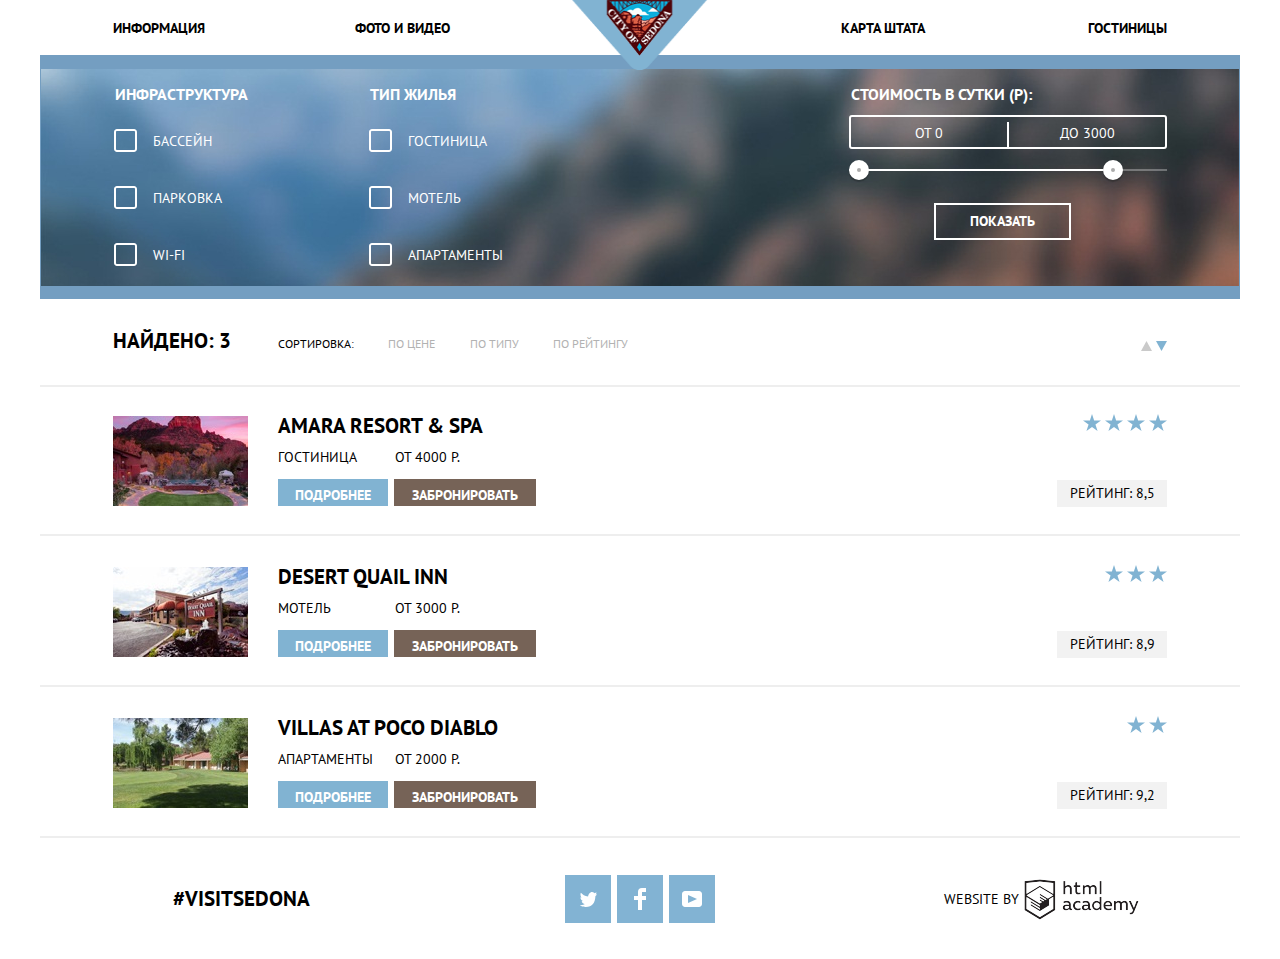
==== inner.html @ 781321a4 "Правки 5" ====
<!DOCTYPE html>
<html lang="ru">
  <head>
    <meta charset="utf-8">
    <title>HTML Academy: Седона</title>
    <link href="normalize.css" rel="stylesheet">
    <link href="https://fonts.googleapis.com/css?family=PT+Sans:400,700&amp;subset=cyrillic" rel="stylesheet">
    <link href="css/style.css" rel="stylesheet">
  </head>
  <body>
    <header class="main-header">
      <nav class="main-nav">
  		<a href="index.html"><img class="logo" src="img/logo.png" width="135" height="70" alt="Логотип Седоны"></a>
          <ul class="main-nav-list">
            <li><a href="#">Информация</a></li>  
            <li><a href="#">Фото и видео</a></li>
            <li><a href="#">Карта штата</a></li>
            <li><a href="inner.html">Гостиницы</a></li>
          </ul>
      </nav>  
    </header>
    <main>
     <h1 class="visually-hidden">Выбор отеля</h1>
      <section class="hotels-parameters">
        <form class="infrastructure" name="infrastructure" method="get" action="https:echo.htmlacademy.ru">
          <fieldset>
            <legend>ИНФРАСТРУКТУРА</legend>
            <input type="checkbox" name="pool" id="pool">
            <label for="pool">БАССЕЙН</label>  
            <input type="checkbox" name="parking" id="parking">
            <label for="parking">ПАРКОВКА</label>
            <input type="checkbox" name="wi-fi" id="wi-fi">
            <label for="wi-fi">WI-FI</label>
          </fieldset>
          <fieldset>
            <legend>ТИП ЖИЛЬЯ</legend>
            <input type="checkbox" name="hotel" id="hotel">
            <label for="hotel">ГОСТИНИЦА</label>
            <input type="checkbox" name="motel" id="motel">
            <label for="motel">МОТЕЛЬ</label>
            <input type="checkbox" name="apartments" id="apartments">
            <label for="apartments">АПАРТАМЕНТЫ</label>
          </fieldset>
          <fieldset>
            <legend>СТОИМОСТЬ В СУТКИ (Р):</legend>
            <div class="multirange-value">
                <label class="cost min-cost">ОТ 0<input type="text" name="min-price" value="0"></label>
                <label class="cost max-cost">ДО 3000<input type="text" name="max-price" value="3000"></label>
            </div>
            <div class="range-controls">
              <div class="scale">
              <div class="bar"></div>
            </div>
            <div class="range-toggle range-toggle-min"></div>
          <div class="range-toggle range-toggle-max"></div>
          </div>
            <button type="button" class="button button-transperent">Показать</button>
          </fieldset>
        </form>
        
      </section>
      <section class="hotels-sort">
        <b class="hotel-sort-title">НАЙДЕНО: 3</b>
        <ul class="hotels-sort-list">  
          <li class="sort">СОРТИРОВКА:</li>
          <li><a class="sort" href="#">ПО ЦЕНЕ</a></li>
          <li><a class="sort" href="#">ПО ТИПУ</a></li>
          <li><a class="sort" href="#">ПО РЕЙТИНГУ</a></li>
        </ul>
        <span class="arrows">
          <svg xmlns="http://www.w3.org/2000/svg" width="11" height="10" viewBox="0 0 11 10"><path fill="#cacaca" d="M5.5 0L0 10h11z"/></svg>
          <svg xmlns="http://www.w3.org/2000/svg" width="11" height="10" viewBox="0 0 11 10"><path fill="#81b3d2" d="M5.5 10L0 0h11"/></svg>
        </span>  
      </section>
      <section class="hotels-choice">
        <ul class="hotels-list">
          <li class="hotel">
            <img src="img/hotel1.jpg" width="135" height="90" alt="Отель Амара Резорт">
              <div class="hotel-info">
                <b class="hotel-title">AMARA RESORT & SPA</b>
                <div class="hotel-text-container">
                    <span class="hotel-text">ГОСТИНИЦА</span>
                    <span class="hotel-text">ОТ 4000 Р.</span>
                </div>
                <div class="hotels-buttons">
                  <a class="button button-blue" href="#">ПОДРОБНЕЕ</a>
                  <a class="button button-dark" href="#">ЗАБРОНИРОВАТЬ</a>
                </div>
              </div>  
              <div class="hotel-rating">
                <span class="hotel-rating-stars">
                <img src="img/star.svg" alt="Количество звезд">
                <img src="img/star.svg" alt="Количество звезд">
                <img src="img/star.svg" alt="Количество звезд">
                <img src="img/star.svg" alt="Количество звезд">
                </span>
                <span class="hotel-text hotel-rating-text">РЕЙТИНГ: 8,5</span>
              </div> 
          </li>
          <li class="hotel">
            <img src="img/hotel2.jpg" width="135" height="90" alt="Отель Куайл Инн">
              <div class="hotel-info">
                <b class="hotel-title">DESERT QUAIL INN</b>
                <div class="hotel-text-container">
                    <span class="hotel-text">МОТЕЛЬ</span>
                    <span class="hotel-text">ОТ 3000 Р.</span>
                  </div>
                <div class="hotels-buttons">
                  <a class="button button-blue" href="#">ПОДРОБНЕЕ</a>
                  <a class="button button-dark" href="#">ЗАБРОНИРОВАТЬ</a>
                </div>
              </div>
              <div class="hotel-rating">
              <span class="hotel-rating-stars">
                <img src="img/star.svg" alt="Количество звезд">
                <img src="img/star.svg" alt="Количество звезд">
                <img src="img/star.svg" alt="Количество звезд"> 
                </span> 
                <span class="hotel-text hotel-rating-text">РЕЙТИНГ: 8,9</span>
              </div>  
          </li>
          <li class="hotel">
            <img src="img/hotel3.jpg" width="135" height="90" alt="Отель Виллас Поко Дьябло">
              <div class="hotel-info">
                <b class="hotel-title">VILLAS AT POCO DIABLO</b>
                <div class="hotel-text-container">
                    <span class="hotel-text">АПАРТАМЕНТЫ</span>
                    <span class="hotel-text">ОТ 2000 Р.</span>
                </div>
                <div class="hotels-buttons">
                  <a class="button button-blue" href="#">ПОДРОБНЕЕ</a>
                  <a class="button button-dark" href="#">ЗАБРОНИРОВАТЬ</a>
                </div>
              </div>
              <div class="hotel-rating">
              <span class="hotel-rating-stars">
                <img src="img/star.svg" alt="Количество звезд">
                <img src="img/star.svg" alt="Количество звезд">
                </span>
                <span class="hotel-text hotel-rating-text">РЕЙТИНГ: 9,2</span>
              </div>
          </li>
        </ul>      
      </section>
    </main>
    <footer class="main-footer">
      <a class="footer-hashtag" href="#">#VISITSEDONA</a>
  			<ul class="social-list">
  				<li>
					<a class="twitter" href="#">
						<img src="img/twitter.svg" alt="Twitter">
					</a>
				</li>
  				<li>
					<a class="facebook" href="#">
						<img src="img/facebook.svg" alt="Facebook">
					</a>
				</li>
  				<li>
					<a class="youtube" href="#">
						<img src="img/youtube.svg" alt="YouTube" width="20" height="16">
					</a>
				</li>
  			</ul>
        <a class="logo-htmlacademy" href="https://htmlacademy.ru/intensive/htmlcss">WEBSITE BY</a>
    </footer>
   </body>
</html>
---- css/style.css ----
body{
    margin:0 auto;
	padding:0;
	font-family: "PT Sans", "Arial", sans-serif;
	font-size: 14px;
	line-height: 21px;
	font-weight: 400;
	color: #000000;
	text-transform: uppercase;
	background-color: #ffffff;
    width:1200px;
}

a{
	text-decoration: none;
}

.main-nav-list{
	display: flex;
	align-items: center;
	height: 55px;
    margin: 0;
    padding: 0 73px;
}

.main-nav-list li{
	list-style-type: none;
	width: 242px;
    
}

.main-nav-list li:nth-of-type(1),
.main-nav-list li:nth-of-type(2){
	text-align: left;
}

.main-nav-list li:nth-of-type(3),
.main-nav-list li:nth-of-type(4){
	text-align: right;
}

.main-nav-list li:nth-of-type(3){
    margin-left: auto;
}

.main-nav-list a{
	font-family: "PT Sans", "Arial", sans-serif;
	font-size: 14px;
	line-height: 26px;
	font-weight: 700;
	color: #000000;
	text-transform: uppercase;
}
.main-nav-list a:hover{
	color: #81b3d2;
}
.main-nav-list a:focus{
	color: #b2b2b2;
}
.main-nav-list a:active{
	color: #766357;
}

.hero-section {
	background-image: url("../img/background.jpg");
	background-repeat: no-repeat;
	background-position: 50% 50%;
	background-color: #d5e6f0;
	height: 510px;
	text-align: center;
	line-height: 0;
}

.hero-section::after {
    display: block;
    content: "";
    height: 57px;
	background-image: url("../img/shape 1.png");
	background-repeat: no-repeat;
	background-position: 50% 50%;
	margin-top: -57px;
}

.visually-hidden {
	margin:0;
	line-height:0;
	visibility:hidden;
}

.reason-main-title{
	font-family: "PT Sans", "Arial", sans-serif;
	font-size: 21px;
	line-height: 26px;
	font-weight: 700;
	color: #000000;
	text-transform: uppercase;
    text-align: center;
    width: 550px;
}

.reason-main-text{
	font-family: "PT Sans", "Arial", sans-serif;
	font-size: 14px;
	line-height: 26px;
	font-weight: 400;
	color: #000000;
	text-transform: uppercase;
}

.reason-title{
    display: block;
    box-sizing: border-box;
	font-family: "PT Sans", "Arial", sans-serif;
	font-size: 21px;
	line-height: 21px;
	font-weight: 700;
	color: #000000;
	text-transform: uppercase;
    width: 400px;
    padding: 0 95px;

}

.reason-text{
	font-family: "PT Sans", "Arial", sans-serif;
	font-size: 14px;
	line-height: 21px;
	font-weight: 400;
	color: #000000;
	text-transform: uppercase;
}

.reason-title-white,
.reason-text-white{
	color: #ffffff;

}

.reason-title-grey{
    padding: 0 120px;
}

.reason-title-icon1::before{
	display: block;
	content: "";
	background-image: url("../img/icon-1.svg");
	background-repeat: no-repeat;
	background-position: 50% 50%;
	height: 76px;
	margin-bottom: 28px;
}

.reason-title-icon2::before{
	display: block;
	content: "";
	background-image: url("../img/icon-2.svg");
	background-repeat: no-repeat;
	background-position: 50% 50%;
	height: 76px;
	margin-bottom: 28px;
}	

.reason-title-icon3::before{
	display: block;
	content: "";
	background-image: url("../img/icon-3.svg");
	background-repeat: no-repeat;
	background-position: 50% 50%;
	height: 76px;
	margin-bottom: 28px;
}

.reason-footer-title{
	font-family: "PT Sans", "Arial", sans-serif;
	font-size: 30px;
	line-height: 36px;
	font-weight: 700;
	color: #000000;
	text-transform: uppercase;
}

.reason-footer-text{
	font-family: "PT Sans", "Arial", sans-serif;
	font-size: 14px;
	line-height: 24px;
	font-weight: 400;
	color: #000000;
	text-transform: uppercase;
}

.button{
	display: block;
	font-family: "PT Sans", "Arial", sans-serif;
	font-size: 14px;
	line-height: 21px;
	font-weight: 700;
	text-transform: uppercase;
	color: #ffffff;
	background-color: #81b3d2;
	border: none;
    border-radius: 0;
	text-align: center;
	vertical-align: middle;
	width: 110px;
	height: 21px;
	padding-top: 6px;
}

.button:hover{
	background-color: #669ec0;
}
.button:focus{
	color: #88b6d1;
	background-color: #5496bd;
}

.button-blue{
    box-sizing: border-box;
	height: 27px;
}

.button-dark{
    box-sizing: border-box;
	background-color: #766357;
	width: 142px;
	height: 27px;
}

.button-dark:hover{
	background-color: #604e43;
}
.button-dark:focus{
	background-color: #503e33;
}

.search-form-row{
	font-family: "PT Sans", "Arial", sans-serif;
	font-size: 14px;
	line-height: 26px;
	font-weight: 700;
	color: #000000;
	text-transform: uppercase;
}

.search-form-row input{
	background-color: #f2f2f2;
}

.search-form-row input:hover{
	background-color: #ebebeb;
}
.search-form-row input:focus{
	background-color: #ffffff;
	border-color: #e5e5e5;
}

.calendar-button{
	position: absolute;
	width: 23px;
	height: 24px;
	top: 25%;
	left: 93%;

	background-image: url("../img/calendar-grey.svg");
	background-repeat: no-repeat;
	background-position: 50% 50%;
	background-color: transparent;

	border: none;
}

.search-form {
	position: relative;
    width: 570px;
    height: 480px;
    margin: 0 auto -393px;
    background: #fff;
    
}
.search-form .button-dark {
	line-height: 88px;
	width: 100%;
	height: 88px;
}

.hotels-search-action {
    padding: 56px;
}

.search-form-row {
	position: relative;
    margin-bottom: 30px;
	line-height: 38px;
	font-size: 0;
}
.search-form-row label {
    font-size: 14px;
	width: 112px;
	display: inline-block;
    vertical-align: middle;
}
.search-form-row label.children-count {
	width: 65px;
	padding-left: 53px;
}
.entry-date,
.departure-date {
    height: 38px;
    width: 346px;
    border: 0;
    padding: 0;
    display: inline-block;
    vertical-align: middle;
    font-size: 14px;
	padding: 0 9px;
	box-sizing: border-box;
}
.button-sign {
    display: inline-block;
    width: 114px;
    vertical-align: middle;
	background: #f2f2f2;
}
.hotels-search-action .button-search{
	width: 458px;
	height: 48px;
	margin-top: 24px;
	cursor: pointer;
	line-height: 26px;
	font-weight: 700;
}
.button-sign button {
    width: 38px;
    display: inline-block;
    vertical-align: middle;
    height: 38px;
    border: 0;
    font-size: 22px;
    line-height: 38px;
}
.button-sign input {
	width: 38px;
	font-size: 14px;
	border: 0;
	display: inline-block;
	vertical-align: middle;
	padding: 0;
	height: 38px;
	text-align: center;
}
.button-sign input:focus,
.search-form .search-form-row .entry-date:focus,
.search-form .search-form-row .departure-date:focus {
    background: inherit;
}
/*.button{
	display: block;
	font-family: "PT Sans", "Arial", sans-serif;
	font-size: 14px;
	line-height: 21px;
	font-weight: 700;
	text-transform: uppercase;
	color: #ffffff;
	background-color: #81b3d2;
	border: none;
	text-align: center;
	vertical-align: middle;
	width: 110px;
	height: 21px;
	padding-top: 6px;
}

.button:hover{
	background-color: #669ec0;
}
.button:focus{
	color: #88b6d1;
	background-color: #5496bd;
}

.button-dark{
	background-color: #766357;
	width: 142px;
	height: 27px;
}

.button-dark:hover{
	background-color: #604e43;
}
.button-dark:focus{
	background-color: #503e33;
}*/

.button-decrease,
.button-increase{
	color: #a9a9a9;
}

.button-decrease:hover{
	color: #000000;
}
.button-decrease:focus{
	color: #81b3d2;
}

.button-transperent{
	box-sizing: border-box;
	min-width: 137px;
	min-height: 37px;
	line-height: 31px;
	background: transparent;
	border: 2px solid #ffffff;
	padding: 0;
	margin-left: 85px;
}


.button-transperent:hover{
	color: #000000;

	background-color: #ffffff;
}

.hotels-parameters{
 font-family: "PT Sans", "Arial", sans-serif;
 font-size: 14px;
 line-height: 21px;
 font-weight: 400;
 color: #ffffff;
 text-transform: uppercase;

 background-color: #749ec1;
 background-image: url("../img/background2.jpg");
 background-repeat: no-repeat;
 background-position: 50% 50%;

 display: flex;
 flex-direction: row;
 justify-content: flex-start;
 align-items: center;
 margin-bottom: 17px;

 padding-left: 73px;
 padding-top: 29px;
 padding-bottom: 13px;
 padding-right: 73px;
}

.infrastructure{
 display: flex;
 width: 100%;
}

.infrastructure fieldset{
 display: flex;
 flex-direction: column;
 justify-content: flex-start;
 width: 240px;
 margin: 0;
 padding: 0;
 margin-right: 15px;
 border: none;
}

.infrastructure fieldset:last-child{
 margin-left: auto;
 margin-right: 0;
 width: 318px;
}

.infrastructure input[type="checkbox"]{
 display: none;
}

.infrastructure legend{
    font-size: 16px;
    font-weight: 700;
 margin-bottom: 10px;
}

.infrastructure label{
 position: relative;
 height: 25px;
 line-height: 27px;
 cursor: pointer;
 margin-bottom: 19px;
    margin-top: 13px;
 padding-left: 40px;

}

.infrastructure label:first-child {
 margin-top: 0;
}

.infrastructure label::before{
	content: "";
	position: absolute;
	top: 0px;
	left: 0px;
	width: 25px;
	height: 25px;
	background-image: url("../img/checkbox-off.svg");
	background-repeat: no-repeat;
	background-position: 50% 50%;
	
}

.infrastructure input[type="checkbox"]:checked + label::before{
	content: "";
	position: absolute;
	background-image: url("../img/checkbox-on.svg");
}

.multirange-value{
	display: flex;
	border: 2px solid #fff;
	border-radius: 3px;
	padding: 5px 0;
	margin-bottom: 20px;
    height: 20px;
}

.multirange-value label.cost{
	display: block;
	line-height: 22px;
	text-align: center;
	border-color: #ffffff;
	margin: 0;
	padding: 0;

	flex-grow: 1;
	flex-basis: 10px;
}

.cost:first-child{
	border-right: 2px solid #fff;
}

.cost::before{
	display: none;
}

.cost input{
	display: none;
}

.range-controls {
  position: relative;

  margin-bottom: 32px;
}

.range-controls .scale {
  height: 2px;

  background: rgba(255, 255, 255, 0.3);
}

.range-controls .bar {
  width: 80%;
  height: 2px;

  background: #ffffff;
}

.range-toggle {
  position: absolute;
  top: -9px;

  width: 4px;
  height: 4px;

  background: #ababab;
  border: 8px solid #ffffff;
  border-radius: 50%;
  box-shadow: 0 2px 1px 0 rgba(0, 1, 1, 0.2);
  cursor: pointer;
}

.range-toggle:hover {
  background: #1c4f80;
}

.range-toggle-min {
  left: 0;
}

.range-toggle-max {
  left: 80%;
}

.hotels-sort{
	display: flex;
	flex-direction: row;
	justify-content: flex-start;
	align-items: center;
	padding: 0 73px;
    margin-bottom: 20px;
}

.hotel-sort-title{
	font-family: "PT Sans", "Arial", sans-serif;
	font-size: 21px;
	line-height: 49px;
	font-weight: 700;
	color: #000000;
	text-transform: uppercase;

	display: block;
	margin: 0;
    min-width: 135px;
}

.hotels-sort-list{
	display: flex;
	justify-content: space-between;
    align-items: flex-start;
	
	width: 350px;
    height: 15px;
	margin: 0;
    padding-left: 0;
    margin-left: 30px;
}

.hotels-sort li{
	list-style-type: none;
}

.sort{
    font-size: 12px;
    line-height: 21px;
    font-weight: 400;
    color: #000;
}

.hotels-sort a{
	font-family: "PT Sans", "Arial", sans-serif;
	font-size: 12px;
	line-height: 18px;
	font-weight: 400;
	color: #b2b2b2;
	text-transform: uppercase;
}

.hotels-sort a:hover{
	color: #81b3d2;
}

.hotels-sort a:focus{
	color: #000000;
}

.hotels-sort a:active{
	color: #81b3d2;
}

.hotels-choice li{
	list-style-type: none;
}
.hotel-title{
	font-family: "PT Sans", "Arial", sans-serif;
	font-size: 21px;
	line-height: 20px;
	font-weight: 700;
	color: #000000;
	text-transform: uppercase;

	display: block;
	min-width: 230px;
	margin: 0;
}

.hotel-title:hover{
	color: #81b3d2;
}

.hotel-title:focus{
	color: #b2b2b2;
}

.hotel-text{
	font-family: "PT Sans", "Arial", sans-serif;
	font-size: 14px;
	line-height: 21px;
	font-weight: 400;
	color: #000000;
	text-transform: uppercase;

	display: inline-block;
	width: 113px;

}

.hotel-rating-text{
	background-color: #f2f2f2;
	text-align: center;
    height: 27px;
    width: 110px;
    line-height: 27px;
}

.hotels-buttons{
	display: flex;
	justify-content: space-between;
	width: 258px;
}

.arrows{
	display: block;
	margin-left: auto;
	height: 10px;
}

svg path:hover{
    fill: #231F20;
}

svg path:active{
    fill: #81b3d2;
}

.reason-inner{
	text-align: center;
	width: 400px;
	height: 200px;
	padding-top: 55px;
}
.reason-inner-white{
	background-color: #81b3d2;
}
.reason-inner-grey{
	background-color: #eeeeee;
}

.main-footer li{
	list-style-type: none;
} 

.social-list{
    margin: 0;
    padding: 0;
    padding-left: 20px;
}

.social-list a{
	display:block;
	width: 46px;
	height: 48px;
	text-align: center;
	line-height: 48px;
	font-size: 0;
	margin-left: 6px;

	background-color: #82b3d3;
}

.social-list a img {
	vertical-align: middle;
}
.social-list a:hover{
	background-color: #669ec0;
}
.social-list a:active{
	background-color: #5496bd;
}
.social-list a:active img {
	opacity: 0.8;
}

.logo-htmlacademy{
	display: block;
	font-family: "PT Sans", "Arial", sans-serif;
	font-size: 14px;
	line-height: 41px;
	font-weight: 400;
	color: #000000;
	text-transform: uppercase;
	height: 41px;

	background-image: url("../img/logo-htmlacademy.png");
	background-position: 100% 0;
	background-repeat: no-repeat;
	padding-right: 120px;
	width: 75px;
    margin-right: 28px;
}
.logo-htmlacademy:hover{
	background-position: 100% -41px;
}
.logo-htmlacademy:focus{
	background-position: 100% 100%;
}

.reason-main{
	display: flex;
    flex-direction: column;
    align-items: center;

}
.hero-section{
	margin-bottom: 30px;
}
.reasons-list-row{
	display: flex;
}

.main-footer{
	display: flex;
	justify-content: space-between;
	align-items: center;
    min-height: 120px;
    margin-top: 1px;
    padding: 0 73px;
}
.hotels-search-text{
	display: flex;
	flex-direction: column;
	align-items: center;
}
.reason{
	display: flex;
}
.social-list{
	display: flex;
	justify-content: space-around;
}
.main-header{
	position: relative;
	height: 55px;
	box-sizing: border-box;
	width: 1200px;
}
.logo{
	position: absolute;
	left: 50%; top: 0;
	transform: translateX(-50%);
}

.hotels-list{
	display: flex;
	flex-direction: column;
	justify-content: space-around;
    padding-left: 0;
    margin: 0;
}

.hotel-info{
	display: inline-flex;
    flex-direction: column;
    justify-content: space-between;
	margin-left: 30px;
	width: 500px;
	min-height: 90px;
}


.hotel-rating{
	display: flex;
	flex-direction: column;
	justify-content: space-between;
	margin-left: auto;
	height: inherit;
}

.hotel-rating-stars{
    display: block;
	text-align: right;
    margin-bottom: 39px;
    padding-bottom: 4px;

}

.hotel{
	display: flex;
	align-items: center;
	min-height: 151px;
    padding: 0 73px;
    box-sizing: border-box;


	border-bottom: 2px solid #eee;
    border-top: 2px solid transparent;
}

.hotel:first-of-type{
    border-top: 2px solid #eee;
}

.footer-hashtag{
    font-size: 21px;
    line-height: 26px;
    font-weight: 700;
    color: #000;
    text-decoration: none;
    margin-left: 60px;
}
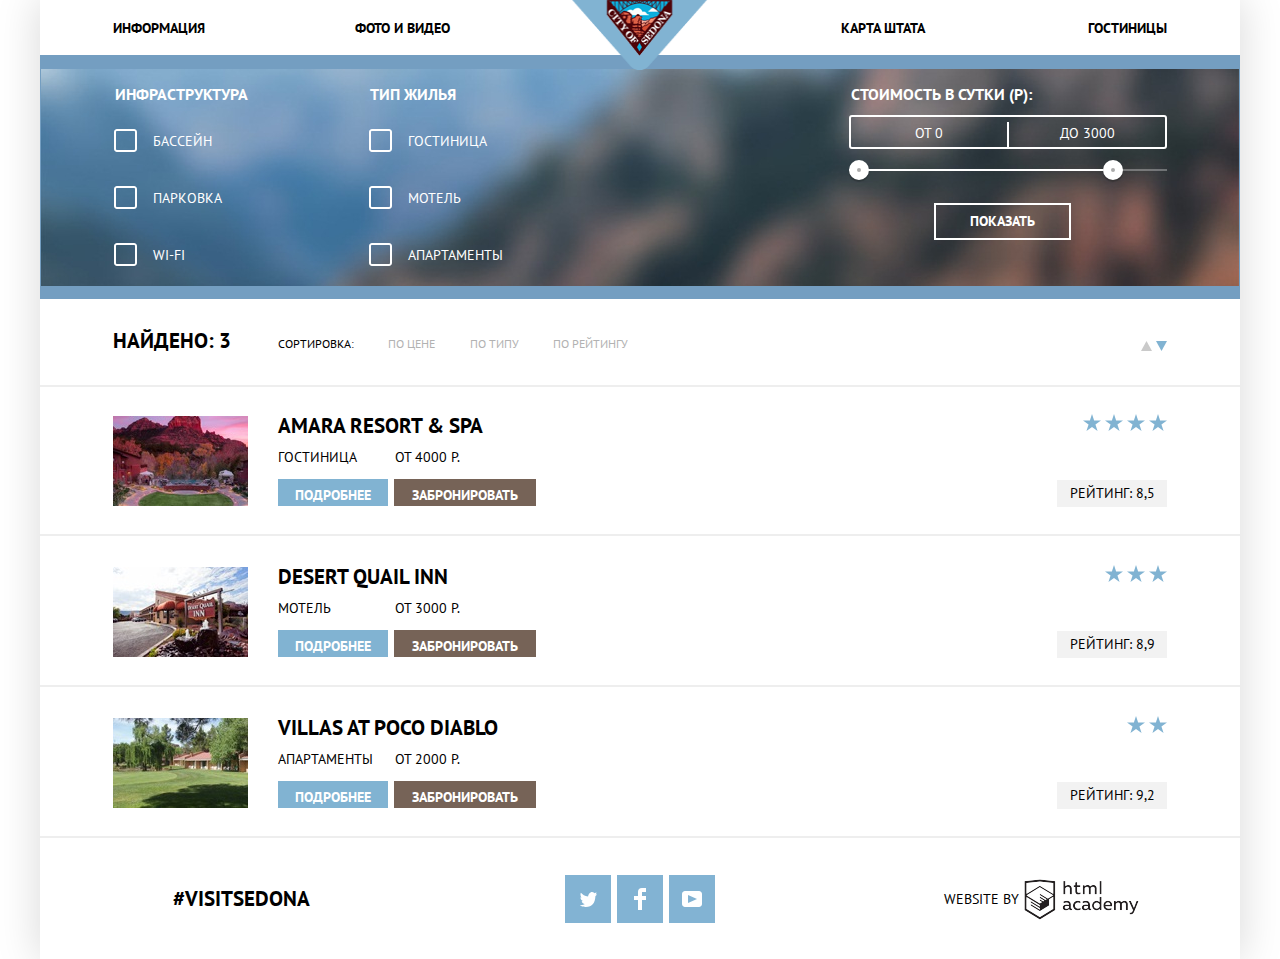
==== commit 9cc7f5ca: "Правки 6" ====
--- a/inner.html
+++ b/inner.html
@@ -8,6 +8,7 @@
     <link href="css/style.css" rel="stylesheet">
   </head>
   <body>
+    <div class="body-shadow">
     <header class="main-header">
       <nav class="main-nav">
   		<a href="index.html"><img class="logo" src="img/logo.png" width="135" height="70" alt="Логотип Седоны"></a>
@@ -54,7 +55,7 @@
             <div class="range-toggle range-toggle-min"></div>
           <div class="range-toggle range-toggle-max"></div>
           </div>
-            <button type="button" class="button button-transperent">Показать</button>
+            <button type="submit" class="button button-transperent">Показать</button>
           </fieldset>
         </form>
         
@@ -164,5 +165,6 @@
   			</ul>
         <a class="logo-htmlacademy" href="https://htmlacademy.ru/intensive/htmlcss">WEBSITE BY</a>
     </footer>
+    </div>
    </body>
 </html>--- a/css/style.css
+++ b/css/style.css
@@ -9,6 +9,11 @@
 	text-transform: uppercase;
 	background-color: #ffffff;
     width:1200px;
+    padding: 0 40px;
+}
+
+.body-shadow{
+    box-shadow: 0 0 40px 2px #dbdbdb;
 }
 
 a{
@@ -69,6 +74,7 @@
 	height: 510px;
 	text-align: center;
 	line-height: 0;
+    margin-bottom: 41px;
 }
 
 .hero-section::after {
@@ -118,7 +124,7 @@
 	text-transform: uppercase;
     width: 400px;
     padding: 0 95px;
-
+    
 }
 
 .reason-text{
@@ -128,16 +134,38 @@
 	font-weight: 400;
 	color: #000000;
 	text-transform: uppercase;
+}
+
+.reason-text-icon{
+    padding: 0 50px;
 }
 
 .reason-title-white,
 .reason-text-white{
 	color: #ffffff;
-
+    margin-bottom: 25px;
+
+}
+
+.reason-text-white{
+    padding: 0 45px;
+    margin: 0;
+    margin-top: 20px;
+    line-height: 22px;
+}
+
+.reason-text-grey{
+    padding: 0 60px;
+    margin-top: 22px;
 }
 
 .reason-title-grey{
     padding: 0 120px;
+    margin-bottom: 26px;
+}
+
+.reason-title-icon{
+    margin-bottom: 27px;
 }
 
 .reason-title-icon1::before{
@@ -177,6 +205,8 @@
 	font-weight: 700;
 	color: #000000;
 	text-transform: uppercase;
+    margin-top: 53px;
+    margin-bottom: 0;
 }
 
 .reason-footer-text{
@@ -186,6 +216,9 @@
 	font-weight: 400;
 	color: #000000;
 	text-transform: uppercase;
+    text-align: center;
+    margin-top: 23px;
+    margin-bottom: 0;
 }
 
 .button{
@@ -278,9 +311,12 @@
     
 }
 .search-form .button-dark {
-	line-height: 88px;
+	line-height: 86px;
 	width: 100%;
 	height: 88px;
+    
+    font-size: 21px;
+    font-weight: bold;
 }
 
 .hotels-search-action {
@@ -328,6 +364,7 @@
 	cursor: pointer;
 	line-height: 26px;
 	font-weight: 700;
+    
 }
 .button-sign button {
     width: 38px;
@@ -722,16 +759,19 @@
 }
 
 .reason-inner{
+    box-sizing: border-box;
 	text-align: center;
 	width: 400px;
-	height: 200px;
+	height: 256px;
 	padding-top: 55px;
 }
 .reason-inner-white{
 	background-color: #81b3d2;
+    padding-top: 48px;
 }
 .reason-inner-grey{
 	background-color: #eeeeee;
+    padding-top: 48px;
 }
 
 .main-footer li{
@@ -797,13 +837,15 @@
 	display: flex;
     flex-direction: column;
     align-items: center;
-
-}
-.hero-section{
-	margin-bottom: 30px;
-}
+    margin-bottom: 37px;
+}
+
 .reasons-list-row{
 	display: flex;
+}
+
+.reasons-list-row:nth-of-type(2){
+    margin-bottom: 73px;
 }
 
 .main-footer{
@@ -818,6 +860,7 @@
 	display: flex;
 	flex-direction: column;
 	align-items: center;
+    margin-bottom: 46px;
 }
 .reason{
 	display: flex;
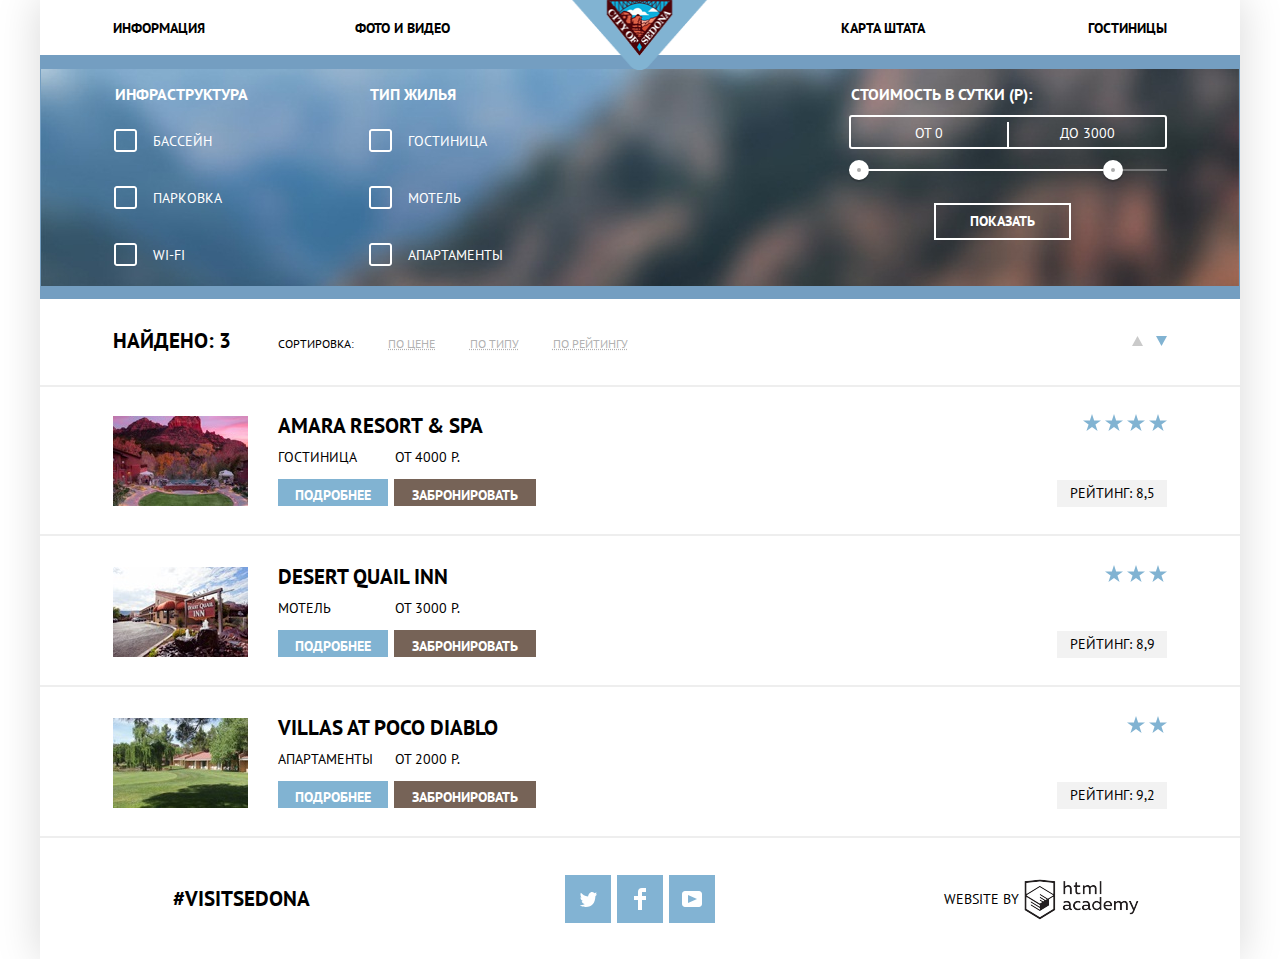
==== commit d6cde0be: "Правки 7" ====
--- a/inner.html
+++ b/inner.html
@@ -64,7 +64,7 @@
         <b class="hotel-sort-title">НАЙДЕНО: 3</b>
         <ul class="hotels-sort-list">  
           <li class="sort">СОРТИРОВКА:</li>
-          <li><a class="sort" href="#">ПО ЦЕНЕ</a></li>
+          <li><a class="sort sort-active" href="#">ПО ЦЕНЕ</a></li>
           <li><a class="sort" href="#">ПО ТИПУ</a></li>
           <li><a class="sort" href="#">ПО РЕЙТИНГУ</a></li>
         </ul>
--- a/css/style.css
+++ b/css/style.css
@@ -67,24 +67,28 @@
 }
 
 .hero-section {
+    position: relative;
 	background-image: url("../img/background.jpg");
 	background-repeat: no-repeat;
 	background-position: 50% 50%;
 	background-color: #d5e6f0;
-	height: 510px;
+	height: 508px;
 	text-align: center;
 	line-height: 0;
-    margin-bottom: 41px;
+    margin-bottom: 43px;
 }
 
 .hero-section::after {
     display: block;
+    position: absolute;
     content: "";
     height: 57px;
 	background-image: url("../img/shape 1.png");
 	background-repeat: no-repeat;
 	background-position: 50% 50%;
-	margin-top: -57px;
+    bottom: 1px;
+    left: 0;
+    width: 1200px;
 }
 
 .visually-hidden {
@@ -291,7 +295,7 @@
 	position: absolute;
 	width: 23px;
 	height: 24px;
-	top: 25%;
+	top: 20%;
 	left: 93%;
 
 	background-image: url("../img/calendar-grey.svg");
@@ -325,7 +329,7 @@
 
 .search-form-row {
 	position: relative;
-    margin-bottom: 30px;
+    margin-bottom: 28px;
 	line-height: 38px;
 	font-size: 0;
 }
@@ -357,13 +361,19 @@
     vertical-align: middle;
 	background: #f2f2f2;
 }
+
+.hotels-search{
+    margin-bottom: -8px;
+}
+
 .hotels-search-action .button-search{
 	width: 458px;
-	height: 48px;
-	margin-top: 24px;
+	height: 58px;
+	margin-top: 54px;
 	cursor: pointer;
-	line-height: 26px;
+	line-height: 51px;
 	font-weight: 700;
+    font-size: 21px;
     
 }
 .button-sign button {
@@ -672,6 +682,18 @@
     color: #000;
 }
 
+.hotels-sort-list li .sort{
+    text-decoration: underline;
+    text-decoration-style: dotted;
+}
+
+.sort-active,
+.sort-active:hover,
+.sort-active:focus{
+    text-decoration: none;
+    color: #81b3d2;
+}
+
 .hotels-sort a{
 	font-family: "PT Sans", "Arial", sans-serif;
 	font-size: 12px;
@@ -745,9 +767,11 @@
 }
 
 .arrows{
-	display: block;
+	display: flex;
+    justify-content: space-between;
 	margin-left: auto;
 	height: 10px;
+    width: 35px;
 }
 
 svg path:hover{
@@ -878,6 +902,7 @@
 .logo{
 	position: absolute;
 	left: 50%; top: 0;
+    z-index: 50;
 	transform: translateX(-50%);
 }
 
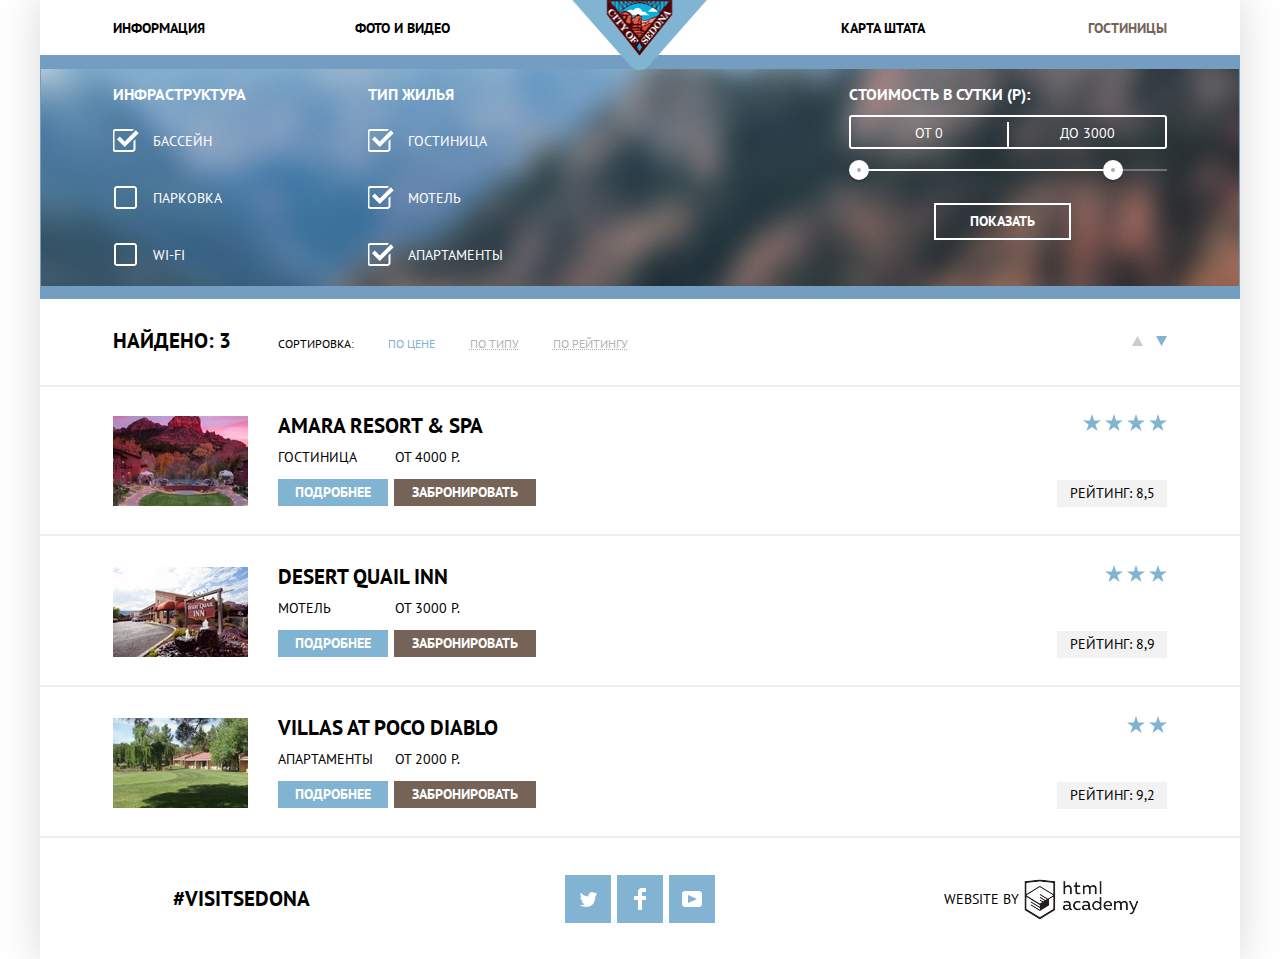
==== commit 95b59e50: "Правки 9 Beautify" ====
--- a/inner.html
+++ b/inner.html
@@ -1,170 +1,177 @@
 <!DOCTYPE html>
 <html lang="ru">
-  <head>
+
+<head>
     <meta charset="utf-8">
     <title>HTML Academy: Седона</title>
-    <link href="normalize.css" rel="stylesheet">
+    <link href="css/normalize.css" rel="stylesheet">
     <link href="https://fonts.googleapis.com/css?family=PT+Sans:400,700&amp;subset=cyrillic" rel="stylesheet">
     <link href="css/style.css" rel="stylesheet">
-  </head>
-  <body>
+</head>
+
+<body>
     <div class="body-shadow">
-    <header class="main-header">
-      <nav class="main-nav">
-  		<a href="index.html"><img class="logo" src="img/logo.png" width="135" height="70" alt="Логотип Седоны"></a>
-          <ul class="main-nav-list">
-            <li><a href="#">Информация</a></li>  
-            <li><a href="#">Фото и видео</a></li>
-            <li><a href="#">Карта штата</a></li>
-            <li><a href="inner.html">Гостиницы</a></li>
-          </ul>
-      </nav>  
-    </header>
-    <main>
-     <h1 class="visually-hidden">Выбор отеля</h1>
-      <section class="hotels-parameters">
-        <form class="infrastructure" name="infrastructure" method="get" action="https:echo.htmlacademy.ru">
-          <fieldset>
-            <legend>ИНФРАСТРУКТУРА</legend>
-            <input type="checkbox" name="pool" id="pool">
-            <label for="pool">БАССЕЙН</label>  
-            <input type="checkbox" name="parking" id="parking">
-            <label for="parking">ПАРКОВКА</label>
-            <input type="checkbox" name="wi-fi" id="wi-fi">
-            <label for="wi-fi">WI-FI</label>
-          </fieldset>
-          <fieldset>
-            <legend>ТИП ЖИЛЬЯ</legend>
-            <input type="checkbox" name="hotel" id="hotel">
-            <label for="hotel">ГОСТИНИЦА</label>
-            <input type="checkbox" name="motel" id="motel">
-            <label for="motel">МОТЕЛЬ</label>
-            <input type="checkbox" name="apartments" id="apartments">
-            <label for="apartments">АПАРТАМЕНТЫ</label>
-          </fieldset>
-          <fieldset>
-            <legend>СТОИМОСТЬ В СУТКИ (Р):</legend>
-            <div class="multirange-value">
-                <label class="cost min-cost">ОТ 0<input type="text" name="min-price" value="0"></label>
-                <label class="cost max-cost">ДО 3000<input type="text" name="max-price" value="3000"></label>
-            </div>
-            <div class="range-controls">
-              <div class="scale">
-              <div class="bar"></div>
-            </div>
-            <div class="range-toggle range-toggle-min"></div>
-          <div class="range-toggle range-toggle-max"></div>
-          </div>
-            <button type="submit" class="button button-transperent">Показать</button>
-          </fieldset>
-        </form>
-        
-      </section>
-      <section class="hotels-sort">
-        <b class="hotel-sort-title">НАЙДЕНО: 3</b>
-        <ul class="hotels-sort-list">  
-          <li class="sort">СОРТИРОВКА:</li>
-          <li><a class="sort sort-active" href="#">ПО ЦЕНЕ</a></li>
-          <li><a class="sort" href="#">ПО ТИПУ</a></li>
-          <li><a class="sort" href="#">ПО РЕЙТИНГУ</a></li>
-        </ul>
-        <span class="arrows">
-          <svg xmlns="http://www.w3.org/2000/svg" width="11" height="10" viewBox="0 0 11 10"><path fill="#cacaca" d="M5.5 0L0 10h11z"/></svg>
-          <svg xmlns="http://www.w3.org/2000/svg" width="11" height="10" viewBox="0 0 11 10"><path fill="#81b3d2" d="M5.5 10L0 0h11"/></svg>
-        </span>  
-      </section>
-      <section class="hotels-choice">
-        <ul class="hotels-list">
-          <li class="hotel">
-            <img src="img/hotel1.jpg" width="135" height="90" alt="Отель Амара Резорт">
-              <div class="hotel-info">
-                <b class="hotel-title">AMARA RESORT & SPA</b>
-                <div class="hotel-text-container">
-                    <span class="hotel-text">ГОСТИНИЦА</span>
-                    <span class="hotel-text">ОТ 4000 Р.</span>
-                </div>
-                <div class="hotels-buttons">
-                  <a class="button button-blue" href="#">ПОДРОБНЕЕ</a>
-                  <a class="button button-dark" href="#">ЗАБРОНИРОВАТЬ</a>
-                </div>
-              </div>  
-              <div class="hotel-rating">
-                <span class="hotel-rating-stars">
+        <header class="main-header">
+            <nav class="main-nav">
+                <a href="index.html"><img class="logo" src="img/logo.png" width="135" height="70" alt="Логотип Седоны"></a>
+                <ul class="main-nav-list">
+                    <li><a href="#">Информация</a></li>
+                    <li><a href="#">Фото и видео</a></li>
+                    <li><a href="#">Карта штата</a></li>
+                    <li><a class="link-active" href="/inner.html">Гостиницы</a></li>
+                </ul>
+            </nav>
+        </header>
+        <main>
+            <h1 class="visually-hidden">Выбор отеля</h1>
+            <section class="hotels-parameters">
+                <form class="infrastructure" name="infrastructure" method="get" action="https:echo.htmlacademy.ru">
+                    <fieldset>
+                        <legend>ИНФРАСТРУКТУРА</legend>
+                        <input type="checkbox" name="pool" id="pool" checked>
+                        <label for="pool">БАССЕЙН</label>
+                        <input type="checkbox" name="parking" id="parking">
+                        <label for="parking">ПАРКОВКА</label>
+                        <input type="checkbox" name="wi-fi" id="wi-fi">
+                        <label for="wi-fi">WI-FI</label>
+                    </fieldset>
+                    <fieldset>
+                        <legend>ТИП ЖИЛЬЯ</legend>
+                        <input type="checkbox" name="hotel" id="hotel" checked>
+                        <label for="hotel">ГОСТИНИЦА</label>
+                        <input type="checkbox" name="motel" id="motel" checked>
+                        <label for="motel">МОТЕЛЬ</label>
+                        <input type="checkbox" name="apartments" id="apartments" checked>
+                        <label for="apartments">АПАРТАМЕНТЫ</label>
+                    </fieldset>
+                    <fieldset>
+                        <legend>СТОИМОСТЬ В СУТКИ (Р):</legend>
+                        <div class="multirange-value">
+                            <label class="cost min-cost">ОТ 0
+                                <input type="text" name="min-price" value="0">
+                            </label>
+                            <label class="cost max-cost">ДО 3000
+                                <input type="text" name="max-price" value="3000">
+                            </label>
+                        </div>
+                        <div class="range-controls">
+                            <div class="scale">
+                                <div class="bar"></div>
+                            </div>
+                            <div class="range-toggle range-toggle-min"></div>
+                            <div class="range-toggle range-toggle-max"></div>
+                        </div>
+                        <button type="submit" class="button button-transperent">Показать</button>
+                    </fieldset>
+                </form>
+
+            </section>
+            <section class="hotels-sort">
+                <b class="hotel-sort-title">НАЙДЕНО: 3</b>
+                <ul class="hotels-sort-list">
+                    <li class="sort">СОРТИРОВКА:</li>
+                    <li><a class="sort sort-active" href="#">ПО ЦЕНЕ</a></li>
+                    <li><a class="sort" href="#">ПО ТИПУ</a></li>
+                    <li><a class="sort" href="#">ПО РЕЙТИНГУ</a></li>
+                </ul>
+                <span class="arrows">
+          <svg xmlns="http://www.w3.org/2000/svg" width="11" height="10" viewBox="0 0 11 10"><path class="arrow" fill="#cacaca" d="M5.5 0L0 10h11z"/></svg>
+          <svg xmlns="http://www.w3.org/2000/svg" width="11" height="10" viewBox="0 0 11 10"><path class="arrow arrow-active" fill="#cacaca" d="M5.5 10L0 0h11"/></svg>
+        </span>
+            </section>
+            <section class="hotels-choice">
+                <ul class="hotels-list">
+                    <li class="hotel">
+                        <img src="img/hotel1.jpg" width="135" height="90" alt="Отель Амара Резорт">
+                        <div class="hotel-info">
+                            <b class="hotel-title">AMARA RESORT & SPA</b>
+                            <div class="hotel-text-container">
+                                <span class="hotel-text">ГОСТИНИЦА</span>
+                                <span class="hotel-text">ОТ 4000 Р.</span>
+                            </div>
+                            <div class="hotels-buttons">
+                                <a class="button button-blue" href="#">ПОДРОБНЕЕ</a>
+                                <a class="button button-dark" href="#">ЗАБРОНИРОВАТЬ</a>
+                            </div>
+                        </div>
+                        <div class="hotel-rating">
+                            <span class="hotel-rating-stars">
                 <img src="img/star.svg" alt="Количество звезд">
                 <img src="img/star.svg" alt="Количество звезд">
                 <img src="img/star.svg" alt="Количество звезд">
                 <img src="img/star.svg" alt="Количество звезд">
                 </span>
-                <span class="hotel-text hotel-rating-text">РЕЙТИНГ: 8,5</span>
-              </div> 
-          </li>
-          <li class="hotel">
-            <img src="img/hotel2.jpg" width="135" height="90" alt="Отель Куайл Инн">
-              <div class="hotel-info">
-                <b class="hotel-title">DESERT QUAIL INN</b>
-                <div class="hotel-text-container">
-                    <span class="hotel-text">МОТЕЛЬ</span>
-                    <span class="hotel-text">ОТ 3000 Р.</span>
-                  </div>
-                <div class="hotels-buttons">
-                  <a class="button button-blue" href="#">ПОДРОБНЕЕ</a>
-                  <a class="button button-dark" href="#">ЗАБРОНИРОВАТЬ</a>
-                </div>
-              </div>
-              <div class="hotel-rating">
-              <span class="hotel-rating-stars">
+                            <span class="hotel-text hotel-rating-text">РЕЙТИНГ: 8,5</span>
+                        </div>
+                    </li>
+                    <li class="hotel">
+                        <img src="img/hotel2.jpg" width="135" height="90" alt="Отель Куайл Инн">
+                        <div class="hotel-info">
+                            <b class="hotel-title">DESERT QUAIL INN</b>
+                            <div class="hotel-text-container">
+                                <span class="hotel-text">МОТЕЛЬ</span>
+                                <span class="hotel-text">ОТ 3000 Р.</span>
+                            </div>
+                            <div class="hotels-buttons">
+                                <a class="button button-blue" href="#">ПОДРОБНЕЕ</a>
+                                <a class="button button-dark" href="#">ЗАБРОНИРОВАТЬ</a>
+                            </div>
+                        </div>
+                        <div class="hotel-rating">
+                            <span class="hotel-rating-stars">
                 <img src="img/star.svg" alt="Количество звезд">
                 <img src="img/star.svg" alt="Количество звезд">
                 <img src="img/star.svg" alt="Количество звезд"> 
-                </span> 
-                <span class="hotel-text hotel-rating-text">РЕЙТИНГ: 8,9</span>
-              </div>  
-          </li>
-          <li class="hotel">
-            <img src="img/hotel3.jpg" width="135" height="90" alt="Отель Виллас Поко Дьябло">
-              <div class="hotel-info">
-                <b class="hotel-title">VILLAS AT POCO DIABLO</b>
-                <div class="hotel-text-container">
-                    <span class="hotel-text">АПАРТАМЕНТЫ</span>
-                    <span class="hotel-text">ОТ 2000 Р.</span>
-                </div>
-                <div class="hotels-buttons">
-                  <a class="button button-blue" href="#">ПОДРОБНЕЕ</a>
-                  <a class="button button-dark" href="#">ЗАБРОНИРОВАТЬ</a>
-                </div>
-              </div>
-              <div class="hotel-rating">
-              <span class="hotel-rating-stars">
+                </span>
+                            <span class="hotel-text hotel-rating-text">РЕЙТИНГ: 8,9</span>
+                        </div>
+                    </li>
+                    <li class="hotel">
+                        <img src="img/hotel3.jpg" width="135" height="90" alt="Отель Виллас Поко Дьябло">
+                        <div class="hotel-info">
+                            <b class="hotel-title">VILLAS AT POCO DIABLO</b>
+                            <div class="hotel-text-container">
+                                <span class="hotel-text">АПАРТАМЕНТЫ</span>
+                                <span class="hotel-text">ОТ 2000 Р.</span>
+                            </div>
+                            <div class="hotels-buttons">
+                                <a class="button button-blue" href="#">ПОДРОБНЕЕ</a>
+                                <a class="button button-dark" href="#">ЗАБРОНИРОВАТЬ</a>
+                            </div>
+                        </div>
+                        <div class="hotel-rating">
+                            <span class="hotel-rating-stars">
                 <img src="img/star.svg" alt="Количество звезд">
                 <img src="img/star.svg" alt="Количество звезд">
                 </span>
-                <span class="hotel-text hotel-rating-text">РЕЙТИНГ: 9,2</span>
-              </div>
-          </li>
-        </ul>      
-      </section>
-    </main>
-    <footer class="main-footer">
-      <a class="footer-hashtag" href="#">#VISITSEDONA</a>
-  			<ul class="social-list">
-  				<li>
-					<a class="twitter" href="#">
-						<img src="img/twitter.svg" alt="Twitter">
-					</a>
-				</li>
-  				<li>
-					<a class="facebook" href="#">
-						<img src="img/facebook.svg" alt="Facebook">
-					</a>
-				</li>
-  				<li>
-					<a class="youtube" href="#">
-						<img src="img/youtube.svg" alt="YouTube" width="20" height="16">
-					</a>
-				</li>
-  			</ul>
-        <a class="logo-htmlacademy" href="https://htmlacademy.ru/intensive/htmlcss">WEBSITE BY</a>
-    </footer>
+                            <span class="hotel-text hotel-rating-text">РЕЙТИНГ: 9,2</span>
+                        </div>
+                    </li>
+                </ul>
+            </section>
+        </main>
+        <footer class="main-footer">
+            <a class="footer-hashtag" href="#">#VISITSEDONA</a>
+            <ul class="social-list">
+                <li>
+                    <a class="twitter" href="#">
+                        <img src="img/twitter.svg" alt="Twitter">
+                    </a>
+                </li>
+                <li>
+                    <a class="facebook" href="#">
+                        <img src="img/facebook.svg" alt="Facebook">
+                    </a>
+                </li>
+                <li>
+                    <a class="youtube" href="#">
+                        <img src="img/youtube.svg" alt="YouTube" width="20" height="16">
+                    </a>
+                </li>
+            </ul>
+            <a class="logo-htmlacademy" href="https://htmlacademy.ru/intensive/htmlcss">WEBSITE BY</a>
+        </footer>
     </div>
-   </body>
+</body>
+
 </html>--- a/css/style.css
+++ b/css/style.css
@@ -1,623 +1,630 @@
-body{
-    margin:0 auto;
-	padding:0;
-	font-family: "PT Sans", "Arial", sans-serif;
-	font-size: 14px;
-	line-height: 21px;
-	font-weight: 400;
-	color: #000000;
-	text-transform: uppercase;
-	background-color: #ffffff;
-    width:1200px;
-    padding: 0 40px;
-}
-
-.body-shadow{
-    box-shadow: 0 0 40px 2px #dbdbdb;
-}
-
-a{
-	text-decoration: none;
-}
-
-.main-nav-list{
-	display: flex;
-	align-items: center;
-	height: 55px;
-    margin: 0;
-    padding: 0 73px;
-}
-
-.main-nav-list li{
-	list-style-type: none;
-	width: 242px;
-    
+body {
+  margin: 0 auto;
+  padding: 0;
+  font-family: "PT Sans", "Arial", sans-serif;
+  font-size: 14px;
+  line-height: 21px;
+  font-weight: 400;
+  color: #000000;
+  text-transform: uppercase;
+  background-color: #ffffff;
+  width: 1200px;
+  padding: 0 40px;
+}
+
+.body-shadow {
+  box-shadow: 0 0 40px 2px #dbdbdb;
+}
+
+a {
+  text-decoration: none;
+}
+
+.main-nav-list {
+  display: flex;
+  align-items: center;
+  height: 55px;
+  margin: 0;
+  padding: 0 73px;
+}
+
+.main-nav-list li {
+  list-style-type: none;
+  width: 242px;
 }
 
 .main-nav-list li:nth-of-type(1),
-.main-nav-list li:nth-of-type(2){
-	text-align: left;
+.main-nav-list li:nth-of-type(2) {
+  text-align: left;
 }
 
 .main-nav-list li:nth-of-type(3),
-.main-nav-list li:nth-of-type(4){
-	text-align: right;
-}
-
-.main-nav-list li:nth-of-type(3){
-    margin-left: auto;
-}
-
-.main-nav-list a{
-	font-family: "PT Sans", "Arial", sans-serif;
-	font-size: 14px;
-	line-height: 26px;
-	font-weight: 700;
-	color: #000000;
-	text-transform: uppercase;
-}
-.main-nav-list a:hover{
-	color: #81b3d2;
-}
-.main-nav-list a:focus{
-	color: #b2b2b2;
-}
-.main-nav-list a:active{
-	color: #766357;
+.main-nav-list li:nth-of-type(4) {
+  text-align: right;
+}
+
+.main-nav-list li:nth-of-type(3) {
+  margin-left: auto;
+}
+
+.main-nav-list a {
+  font-family: "PT Sans", "Arial", sans-serif;
+  font-size: 14px;
+  line-height: 26px;
+  font-weight: 700;
+  color: #000000;
+  text-transform: uppercase;
+}
+
+.main-nav-list a:hover {
+  color: #81b3d2;
+}
+
+.main-nav-list a:active {
+  color: #b2b2b2;
+}
+
+.main-nav-list .link-active {
+  color: #766357;
 }
 
 .hero-section {
-    position: relative;
-	background-image: url("../img/background.jpg");
-	background-repeat: no-repeat;
-	background-position: 50% 50%;
-	background-color: #d5e6f0;
-	height: 508px;
-	text-align: center;
-	line-height: 0;
-    margin-bottom: 43px;
+  position: relative;
+  background-image: url("../img/background.jpg");
+  background-repeat: no-repeat;
+  background-position: 50% 50%;
+  background-color: #d5e6f0;
+  height: 508px;
+  text-align: center;
+  line-height: 0;
+  margin-bottom: 43px;
 }
 
 .hero-section::after {
-    display: block;
-    position: absolute;
-    content: "";
-    height: 57px;
-	background-image: url("../img/shape 1.png");
-	background-repeat: no-repeat;
-	background-position: 50% 50%;
-    bottom: 1px;
-    left: 0;
-    width: 1200px;
+  display: block;
+  position: absolute;
+  content: "";
+  height: 57px;
+  background-image: url("../img/shape_1.png");
+  background-repeat: no-repeat;
+  background-position: 50% 50%;
+  bottom: 1px;
+  left: 0;
+  width: 1200px;
 }
 
 .visually-hidden {
-	margin:0;
-	line-height:0;
-	visibility:hidden;
-}
-
-.reason-main-title{
-	font-family: "PT Sans", "Arial", sans-serif;
-	font-size: 21px;
-	line-height: 26px;
-	font-weight: 700;
-	color: #000000;
-	text-transform: uppercase;
-    text-align: center;
-    width: 550px;
-}
-
-.reason-main-text{
-	font-family: "PT Sans", "Arial", sans-serif;
-	font-size: 14px;
-	line-height: 26px;
-	font-weight: 400;
-	color: #000000;
-	text-transform: uppercase;
-}
-
-.reason-title{
-    display: block;
-    box-sizing: border-box;
-	font-family: "PT Sans", "Arial", sans-serif;
-	font-size: 21px;
-	line-height: 21px;
-	font-weight: 700;
-	color: #000000;
-	text-transform: uppercase;
-    width: 400px;
-    padding: 0 95px;
-    
-}
-
-.reason-text{
-	font-family: "PT Sans", "Arial", sans-serif;
-	font-size: 14px;
-	line-height: 21px;
-	font-weight: 400;
-	color: #000000;
-	text-transform: uppercase;
-}
-
-.reason-text-icon{
-    padding: 0 50px;
+  margin: 0;
+  line-height: 0;
+  visibility: hidden;
+}
+
+.reason-main-title {
+  font-family: "PT Sans", "Arial", sans-serif;
+  font-size: 21px;
+  line-height: 26px;
+  font-weight: 700;
+  color: #000000;
+  text-transform: uppercase;
+  text-align: center;
+  width: 550px;
+}
+
+.reason-main-text {
+  font-family: "PT Sans", "Arial", sans-serif;
+  font-size: 14px;
+  line-height: 26px;
+  font-weight: 400;
+  color: #000000;
+  text-transform: uppercase;
+}
+
+.reason-title {
+  display: block;
+  box-sizing: border-box;
+  font-family: "PT Sans", "Arial", sans-serif;
+  font-size: 21px;
+  line-height: 21px;
+  font-weight: 700;
+  color: #000000;
+  text-transform: uppercase;
+  width: 400px;
+  padding: 0 95px;
+}
+
+.reason-text {
+  font-family: "PT Sans", "Arial", sans-serif;
+  font-size: 14px;
+  line-height: 21px;
+  font-weight: 400;
+  color: #000000;
+  text-transform: uppercase;
+}
+
+.reason-text-icon {
+  padding: 0 50px;
 }
 
 .reason-title-white,
-.reason-text-white{
-	color: #ffffff;
-    margin-bottom: 25px;
-
-}
-
-.reason-text-white{
-    padding: 0 45px;
-    margin: 0;
-    margin-top: 20px;
-    line-height: 22px;
-}
-
-.reason-text-grey{
-    padding: 0 60px;
-    margin-top: 22px;
-}
-
-.reason-title-grey{
-    padding: 0 120px;
-    margin-bottom: 26px;
-}
-
-.reason-title-icon{
-    margin-bottom: 27px;
-}
-
-.reason-title-icon1::before{
-	display: block;
-	content: "";
-	background-image: url("../img/icon-1.svg");
-	background-repeat: no-repeat;
-	background-position: 50% 50%;
-	height: 76px;
-	margin-bottom: 28px;
-}
-
-.reason-title-icon2::before{
-	display: block;
-	content: "";
-	background-image: url("../img/icon-2.svg");
-	background-repeat: no-repeat;
-	background-position: 50% 50%;
-	height: 76px;
-	margin-bottom: 28px;
-}	
-
-.reason-title-icon3::before{
-	display: block;
-	content: "";
-	background-image: url("../img/icon-3.svg");
-	background-repeat: no-repeat;
-	background-position: 50% 50%;
-	height: 76px;
-	margin-bottom: 28px;
-}
-
-.reason-footer-title{
-	font-family: "PT Sans", "Arial", sans-serif;
-	font-size: 30px;
-	line-height: 36px;
-	font-weight: 700;
-	color: #000000;
-	text-transform: uppercase;
-    margin-top: 53px;
-    margin-bottom: 0;
-}
-
-.reason-footer-text{
-	font-family: "PT Sans", "Arial", sans-serif;
-	font-size: 14px;
-	line-height: 24px;
-	font-weight: 400;
-	color: #000000;
-	text-transform: uppercase;
-    text-align: center;
-    margin-top: 23px;
-    margin-bottom: 0;
-}
-
-.button{
-	display: block;
-	font-family: "PT Sans", "Arial", sans-serif;
-	font-size: 14px;
-	line-height: 21px;
-	font-weight: 700;
-	text-transform: uppercase;
-	color: #ffffff;
-	background-color: #81b3d2;
-	border: none;
-    border-radius: 0;
-	text-align: center;
-	vertical-align: middle;
-	width: 110px;
-	height: 21px;
-	padding-top: 6px;
-}
-
-.button:hover{
-	background-color: #669ec0;
-}
-.button:focus{
-	color: #88b6d1;
-	background-color: #5496bd;
-}
-
-.button-blue{
-    box-sizing: border-box;
-	height: 27px;
-}
-
-.button-dark{
-    box-sizing: border-box;
-	background-color: #766357;
-	width: 142px;
-	height: 27px;
-}
-
-.button-dark:hover{
-	background-color: #604e43;
-}
-.button-dark:focus{
-	background-color: #503e33;
-}
-
-.search-form-row{
-	font-family: "PT Sans", "Arial", sans-serif;
-	font-size: 14px;
-	line-height: 26px;
-	font-weight: 700;
-	color: #000000;
-	text-transform: uppercase;
-}
-
-.search-form-row input{
-	background-color: #f2f2f2;
-}
-
-.search-form-row input:hover{
-	background-color: #ebebeb;
-}
-.search-form-row input:focus{
-	background-color: #ffffff;
-	border-color: #e5e5e5;
-}
-
-.calendar-button{
-	position: absolute;
-	width: 23px;
-	height: 24px;
-	top: 20%;
-	left: 93%;
-
-	background-image: url("../img/calendar-grey.svg");
-	background-repeat: no-repeat;
-	background-position: 50% 50%;
-	background-color: transparent;
-
-	border: none;
+.reason-text-white {
+  color: #ffffff;
+  margin-bottom: 25px;
+}
+
+.reason-text-white {
+  padding: 0 45px;
+  margin: 0;
+  margin-top: 20px;
+  line-height: 22px;
+}
+
+.reason-text-grey {
+  padding: 0 60px;
+  margin-top: 22px;
+}
+
+.reason-title-grey {
+  padding: 0 120px;
+  margin-bottom: 26px;
+}
+
+.reason-title-icon {
+  margin-bottom: 27px;
+}
+
+.reason-title-icon1::before {
+  display: block;
+  content: "";
+  background-image: url("../img/icon-1.svg");
+  background-repeat: no-repeat;
+  background-position: 50% 50%;
+  height: 76px;
+  margin-bottom: 28px;
+}
+
+.reason-title-icon2::before {
+  display: block;
+  content: "";
+  background-image: url("../img/icon-2.svg");
+  background-repeat: no-repeat;
+  background-position: 50% 50%;
+  height: 76px;
+  margin-bottom: 28px;
+}
+
+.reason-title-icon3::before {
+  display: block;
+  content: "";
+  background-image: url("../img/icon-3.svg");
+  background-repeat: no-repeat;
+  background-position: 50% 50%;
+  height: 76px;
+  margin-bottom: 28px;
+}
+
+.reason-footer-title {
+  font-family: "PT Sans", "Arial", sans-serif;
+  font-size: 30px;
+  line-height: 36px;
+  font-weight: 700;
+  color: #000000;
+  text-transform: uppercase;
+  margin-top: 53px;
+  margin-bottom: 0;
+}
+
+.reason-footer-text {
+  font-family: "PT Sans", "Arial", sans-serif;
+  font-size: 14px;
+  line-height: 24px;
+  font-weight: 400;
+  color: #000000;
+  text-transform: uppercase;
+  text-align: center;
+  margin-top: 23px;
+  margin-bottom: 0;
+}
+
+.button {
+  display: block;
+  font-family: "PT Sans", "Arial", sans-serif;
+  font-size: 14px;
+  line-height: 27px;
+  font-weight: 700;
+  text-transform: uppercase;
+  color: #ffffff;
+  background-color: #81b3d2;
+  border: none;
+  border-radius: 0;
+  text-align: center;
+  vertical-align: middle;
+  width: 110px;
+  height: 21px;
+  padding-top: 0;
+}
+
+.button:hover {
+  background-color: #669ec0;
+}
+
+.button:focus {
+  color: #88b6d1;
+  background-color: #5496bd;
+}
+
+.button-blue {
+  box-sizing: border-box;
+  height: 27px;
+}
+
+.button-dark {
+  box-sizing: border-box;
+  background-color: #766357;
+  width: 142px;
+  height: 27px;
+  cursor: pointer;
+  color: #fff;
+  text-decoration: none;
+}
+
+.button-dark:hover,
+.button-dark:focus {
+  background-color: #604e43;
+  color: #fff;
+  outline: 0;
+}
+
+.button-dark:active {
+  background-color: #503e33;
+  color: rgba(255, 255, 255, 0.3);
+}
+
+.search-form-row {
+  font-family: "PT Sans", "Arial", sans-serif;
+  font-size: 14px;
+  line-height: 26px;
+  font-weight: 700;
+  color: #000000;
+  text-transform: uppercase;
+}
+
+.search-form-row input {
+  background-color: #f2f2f2;
+}
+
+.search-form-row input:hover {
+  background-color: #ebebeb;
+}
+
+.search-form-row input:focus {
+  background-color: #ffffff;
+  border-color: #e5e5e5;
+  outline: 2px solid #e5e5e5;
+}
+
+.search-form-row .adult-count-figure,
+.search-form-row .children-count-figure {
+  font-size: 14px;
+  line-height: 26px;
+  font-weight: 700;
+}
+
+.search-form-row .adult-count-figure:hover,
+.search-form-row .children-count-figure:hover {
+  font-size: 14px;
+  line-height: 26px;
+  font-weight: 700;
+  background-color: #f2f2f2;
+}
+
+.calendar-button {
+  position: absolute;
+  width: 23px;
+  height: 24px;
+  top: 20%;
+  left: 93%;
+  background-image: url("../img/calendar-grey.svg");
+  background-repeat: no-repeat;
+  background-position: 50% 50%;
+  background-color: transparent;
+  border: none;
+}
+
+.calendar-button:hover,
+.calendar-button:focus {
+  background-image: url("../img/calendar.svg");
+  outline: 0;
+}
+
+.calendar-button:active {
+  background-image: url("../img/calendar-blue.svg");
 }
 
 .search-form {
-	position: relative;
-    width: 570px;
-    height: 480px;
-    margin: 0 auto -393px;
-    background: #fff;
-    
-}
+  position: relative;
+  width: 570px;
+  height: 480px;
+  margin: 0 auto -393px;
+  background: #fff;
+}
+
 .search-form .button-dark {
-	line-height: 86px;
-	width: 100%;
-	height: 88px;
-    
-    font-size: 21px;
-    font-weight: bold;
+  line-height: 86px;
+  width: 100%;
+  height: 88px;
+  font-size: 21px;
+  font-weight: bold;
 }
 
 .hotels-search-action {
-    padding: 56px;
+  padding: 56px;
+  box-shadow: 0 7px 20px 7px rgba(0,0,0,0.15);
 }
 
 .search-form-row {
-	position: relative;
-    margin-bottom: 28px;
-	line-height: 38px;
-	font-size: 0;
-}
+  position: relative;
+  margin-bottom: 28px;
+  line-height: 38px;
+  font-size: 0;
+}
+
 .search-form-row label {
-    font-size: 14px;
-	width: 112px;
-	display: inline-block;
-    vertical-align: middle;
-}
+  font-size: 14px;
+  width: 112px;
+  display: inline-block;
+  vertical-align: middle;
+}
+
 .search-form-row label.children-count {
-	width: 65px;
-	padding-left: 53px;
-}
+  width: 65px;
+  padding-left: 53px;
+}
+
 .entry-date,
 .departure-date {
-    height: 38px;
-    width: 346px;
-    border: 0;
-    padding: 0;
-    display: inline-block;
-    vertical-align: middle;
-    font-size: 14px;
-	padding: 0 9px;
-	box-sizing: border-box;
-}
+  height: 38px;
+  width: 346px;
+  border: 0;
+  padding: 0;
+  display: inline-block;
+  vertical-align: middle;
+  font-size: 14px;
+  padding: 0 9px;
+  box-sizing: border-box;
+  font-size: 14px;
+  line-height: 26px;
+  font-weight: 700;
+}
+
 .button-sign {
-    display: inline-block;
-    width: 114px;
-    vertical-align: middle;
-	background: #f2f2f2;
-}
-
-.hotels-search{
-    margin-bottom: -8px;
-}
-
-.hotels-search-action .button-search{
-	width: 458px;
-	height: 58px;
-	margin-top: 54px;
-	cursor: pointer;
-	line-height: 51px;
-	font-weight: 700;
-    font-size: 21px;
-    
-}
+  display: inline-block;
+  width: 114px;
+  vertical-align: middle;
+  background: #f2f2f2;
+}
+
+.hotels-search {
+  margin-bottom: -8px;
+}
+
+.hotels-search-action .button-search {
+  width: 458px;
+  height: 58px;
+  margin-top: 54px;
+  cursor: pointer;
+  line-height: 51px;
+  font-weight: 700;
+  font-size: 21px;
+}
+
 .button-sign button {
-    width: 38px;
-    display: inline-block;
-    vertical-align: middle;
-    height: 38px;
-    border: 0;
-    font-size: 22px;
-    line-height: 38px;
-}
+  width: 38px;
+  display: inline-block;
+  vertical-align: middle;
+  height: 38px;
+  border: 0;
+  font-size: 22px;
+  line-height: 38px;
+}
+
 .button-sign input {
-	width: 38px;
-	font-size: 14px;
-	border: 0;
-	display: inline-block;
-	vertical-align: middle;
-	padding: 0;
-	height: 38px;
-	text-align: center;
-}
+  width: 38px;
+  font-size: 14px;
+  border: 0;
+  display: inline-block;
+  vertical-align: middle;
+  padding: 0;
+  height: 38px;
+  text-align: center;
+}
+
 .button-sign input:focus,
 .search-form .search-form-row .entry-date:focus,
 .search-form .search-form-row .departure-date:focus {
-    background: inherit;
-}
-/*.button{
-	display: block;
-	font-family: "PT Sans", "Arial", sans-serif;
-	font-size: 14px;
-	line-height: 21px;
-	font-weight: 700;
-	text-transform: uppercase;
-	color: #ffffff;
-	background-color: #81b3d2;
-	border: none;
-	text-align: center;
-	vertical-align: middle;
-	width: 110px;
-	height: 21px;
-	padding-top: 6px;
-}
-
-.button:hover{
-	background-color: #669ec0;
-}
-.button:focus{
-	color: #88b6d1;
-	background-color: #5496bd;
-}
-
-.button-dark{
-	background-color: #766357;
-	width: 142px;
-	height: 27px;
-}
-
-.button-dark:hover{
-	background-color: #604e43;
-}
-.button-dark:focus{
-	background-color: #503e33;
-}*/
+  background: inherit;
+}
 
 .button-decrease,
-.button-increase{
-	color: #a9a9a9;
-}
-
-.button-decrease:hover{
-	color: #000000;
-}
-.button-decrease:focus{
-	color: #81b3d2;
-}
-
-.button-transperent{
-	box-sizing: border-box;
-	min-width: 137px;
-	min-height: 37px;
-	line-height: 31px;
-	background: transparent;
-	border: 2px solid #ffffff;
-	padding: 0;
-	margin-left: 85px;
-}
-
-
-.button-transperent:hover{
-	color: #000000;
-
-	background-color: #ffffff;
-}
-
-.hotels-parameters{
- font-family: "PT Sans", "Arial", sans-serif;
- font-size: 14px;
- line-height: 21px;
- font-weight: 400;
- color: #ffffff;
- text-transform: uppercase;
-
- background-color: #749ec1;
- background-image: url("../img/background2.jpg");
- background-repeat: no-repeat;
- background-position: 50% 50%;
-
- display: flex;
- flex-direction: row;
- justify-content: flex-start;
- align-items: center;
- margin-bottom: 17px;
-
- padding-left: 73px;
- padding-top: 29px;
- padding-bottom: 13px;
- padding-right: 73px;
-}
-
-.infrastructure{
- display: flex;
- width: 100%;
-}
-
-.infrastructure fieldset{
- display: flex;
- flex-direction: column;
- justify-content: flex-start;
- width: 240px;
- margin: 0;
- padding: 0;
- margin-right: 15px;
- border: none;
-}
-
-.infrastructure fieldset:last-child{
- margin-left: auto;
- margin-right: 0;
- width: 318px;
-}
-
-.infrastructure input[type="checkbox"]{
- display: none;
-}
-
-.infrastructure legend{
-    font-size: 16px;
-    font-weight: 700;
- margin-bottom: 10px;
-}
-
-.infrastructure label{
- position: relative;
- height: 25px;
- line-height: 27px;
- cursor: pointer;
- margin-bottom: 19px;
-    margin-top: 13px;
- padding-left: 40px;
-
+.button-increase {
+  color: #a9a9a9;
+  border-radius: 0;
+}
+
+.button-decrease:hover,
+.button-increase:hover,
+.button-decrease:focus,
+.button-increase:focus {
+  color: #000000;
+  border-radius: 0;
+  outline: 0;
+}
+
+.button-decrease:active,
+.button-increase:active {
+  color: #81b3d2;
+  border-radius: 0;
+}
+
+.button-transperent {
+  box-sizing: border-box;
+  min-width: 137px;
+  min-height: 37px;
+  line-height: 31px;
+  background: transparent;
+  border: 2px solid #ffffff;
+  padding: 0;
+  margin-left: 85px;
+}
+
+.button-transperent:hover {
+  color: #000000;
+  background-color: #ffffff;
+}
+
+.hotels-parameters {
+  font-family: "PT Sans", "Arial", sans-serif;
+  font-size: 14px;
+  line-height: 21px;
+  font-weight: 400;
+  color: #ffffff;
+  text-transform: uppercase;
+  background-color: #749ec1;
+  background-image: url("../img/background2.jpg");
+  background-repeat: no-repeat;
+  background-position: 50% 50%;
+  display: flex;
+  flex-direction: row;
+  justify-content: flex-start;
+  align-items: center;
+  margin-bottom: 17px;
+  padding-left: 73px;
+  padding-top: 29px;
+  padding-bottom: 13px;
+  padding-right: 73px;
+}
+
+.infrastructure {
+  display: flex;
+  width: 100%;
+}
+
+.infrastructure fieldset {
+  display: flex;
+  flex-direction: column;
+  justify-content: flex-start;
+  width: 240px;
+  margin: 0;
+  padding: 0;
+  margin-right: 15px;
+  border: none;
+}
+
+.infrastructure fieldset:last-child {
+  margin-left: auto;
+  margin-right: 0;
+  width: 318px;
+}
+
+.infrastructure input[type="checkbox"] {
+  display: none;
+}
+
+.infrastructure legend {
+  font-size: 16px;
+  font-weight: 700;
+  margin-bottom: 10px;
+}
+
+.infrastructure label {
+  position: relative;
+  height: 25px;
+  line-height: 27px;
+  cursor: pointer;
+  margin-bottom: 19px;
+  margin-top: 13px;
+  padding-left: 40px;
 }
 
 .infrastructure label:first-child {
- margin-top: 0;
-}
-
-.infrastructure label::before{
-	content: "";
-	position: absolute;
-	top: 0px;
-	left: 0px;
-	width: 25px;
-	height: 25px;
-	background-image: url("../img/checkbox-off.svg");
-	background-repeat: no-repeat;
-	background-position: 50% 50%;
-	
-}
-
-.infrastructure input[type="checkbox"]:checked + label::before{
-	content: "";
-	position: absolute;
-	background-image: url("../img/checkbox-on.svg");
-}
-
-.multirange-value{
-	display: flex;
-	border: 2px solid #fff;
-	border-radius: 3px;
-	padding: 5px 0;
-	margin-bottom: 20px;
-    height: 20px;
-}
-
-.multirange-value label.cost{
-	display: block;
-	line-height: 22px;
-	text-align: center;
-	border-color: #ffffff;
-	margin: 0;
-	padding: 0;
-
-	flex-grow: 1;
-	flex-basis: 10px;
-}
-
-.cost:first-child{
-	border-right: 2px solid #fff;
-}
-
-.cost::before{
-	display: none;
-}
-
-.cost input{
-	display: none;
+  margin-top: 0;
+}
+
+.infrastructure label::before {
+  content: "";
+  position: absolute;
+  top: 0px;
+  left: 0px;
+  width: 25px;
+  height: 25px;
+  background-image: url("../img/checkbox-off.svg");
+  background-repeat: no-repeat;
+  background-position: 50% 50%;
+}
+
+.infrastructure label:disabled::before {
+  opacity: 0.3;
+}
+
+.infrastructure input[type="checkbox"]:checked + label::before {
+  content: "";
+  position: absolute;
+  background-image: url("../img/checkbox-on.svg");
+  width: 26px;
+}
+
+.multirange-value {
+  display: flex;
+  border: 2px solid #fff;
+  border-radius: 3px;
+  padding: 5px 0;
+  margin-bottom: 20px;
+  height: 20px;
+}
+
+.multirange-value label.cost {
+  display: block;
+  line-height: 22px;
+  text-align: center;
+  border-color: #ffffff;
+  margin: 0;
+  padding: 0;
+  flex-grow: 1;
+  flex-basis: 10px;
+}
+
+.cost:first-child {
+  border-right: 2px solid #fff;
+}
+
+.cost::before {
+  display: none;
+}
+
+.cost input {
+  display: none;
 }
 
 .range-controls {
   position: relative;
-
   margin-bottom: 32px;
 }
 
 .range-controls .scale {
   height: 2px;
-
   background: rgba(255, 255, 255, 0.3);
 }
 
 .range-controls .bar {
   width: 80%;
   height: 2px;
-
   background: #ffffff;
 }
 
 .range-toggle {
   position: absolute;
   top: -9px;
-
   width: 4px;
   height: 4px;
-
   background: #ababab;
   border: 8px solid #ffffff;
   border-radius: 50%;
@@ -627,6 +634,8 @@
 
 .range-toggle:hover {
   background: #1c4f80;
+  border: 9px solid #ffffff;
+  top: -11px;
 }
 
 .range-toggle-min {
@@ -637,331 +646,341 @@
   left: 80%;
 }
 
-.hotels-sort{
-	display: flex;
-	flex-direction: row;
-	justify-content: flex-start;
-	align-items: center;
-	padding: 0 73px;
-    margin-bottom: 20px;
-}
-
-.hotel-sort-title{
-	font-family: "PT Sans", "Arial", sans-serif;
-	font-size: 21px;
-	line-height: 49px;
-	font-weight: 700;
-	color: #000000;
-	text-transform: uppercase;
-
-	display: block;
-	margin: 0;
-    min-width: 135px;
-}
-
-.hotels-sort-list{
-	display: flex;
-	justify-content: space-between;
-    align-items: flex-start;
-	
-	width: 350px;
-    height: 15px;
-	margin: 0;
-    padding-left: 0;
-    margin-left: 30px;
-}
-
-.hotels-sort li{
-	list-style-type: none;
-}
-
-.sort{
-    font-size: 12px;
-    line-height: 21px;
-    font-weight: 400;
-    color: #000;
-}
-
-.hotels-sort-list li .sort{
-    text-decoration: underline;
-    text-decoration-style: dotted;
-}
-
-.sort-active,
-.sort-active:hover,
-.sort-active:focus{
-    text-decoration: none;
-    color: #81b3d2;
-}
-
-.hotels-sort a{
-	font-family: "PT Sans", "Arial", sans-serif;
-	font-size: 12px;
-	line-height: 18px;
-	font-weight: 400;
-	color: #b2b2b2;
-	text-transform: uppercase;
-}
-
-.hotels-sort a:hover{
-	color: #81b3d2;
-}
-
-.hotels-sort a:focus{
-	color: #000000;
-}
-
-.hotels-sort a:active{
-	color: #81b3d2;
-}
-
-.hotels-choice li{
-	list-style-type: none;
-}
-.hotel-title{
-	font-family: "PT Sans", "Arial", sans-serif;
-	font-size: 21px;
-	line-height: 20px;
-	font-weight: 700;
-	color: #000000;
-	text-transform: uppercase;
-
-	display: block;
-	min-width: 230px;
-	margin: 0;
-}
-
-.hotel-title:hover{
-	color: #81b3d2;
-}
-
-.hotel-title:focus{
-	color: #b2b2b2;
-}
-
-.hotel-text{
-	font-family: "PT Sans", "Arial", sans-serif;
-	font-size: 14px;
-	line-height: 21px;
-	font-weight: 400;
-	color: #000000;
-	text-transform: uppercase;
-
-	display: inline-block;
-	width: 113px;
-
-}
-
-.hotel-rating-text{
-	background-color: #f2f2f2;
-	text-align: center;
-    height: 27px;
-    width: 110px;
-    line-height: 27px;
-}
-
-.hotels-buttons{
-	display: flex;
-	justify-content: space-between;
-	width: 258px;
-}
-
-.arrows{
-	display: flex;
-    justify-content: space-between;
-	margin-left: auto;
-	height: 10px;
-    width: 35px;
-}
-
-svg path:hover{
-    fill: #231F20;
-}
-
-svg path:active{
-    fill: #81b3d2;
-}
-
-.reason-inner{
-    box-sizing: border-box;
-	text-align: center;
-	width: 400px;
-	height: 256px;
-	padding-top: 55px;
-}
-.reason-inner-white{
-	background-color: #81b3d2;
-    padding-top: 48px;
-}
-.reason-inner-grey{
-	background-color: #eeeeee;
-    padding-top: 48px;
-}
-
-.main-footer li{
-	list-style-type: none;
-} 
-
-.social-list{
-    margin: 0;
-    padding: 0;
-    padding-left: 20px;
-}
-
-.social-list a{
-	display:block;
-	width: 46px;
-	height: 48px;
-	text-align: center;
-	line-height: 48px;
-	font-size: 0;
-	margin-left: 6px;
-
-	background-color: #82b3d3;
+.hotels-sort {
+  display: flex;
+  flex-direction: row;
+  justify-content: flex-start;
+  align-items: center;
+  padding: 0 73px;
+  margin-bottom: 20px;
+}
+
+.hotel-sort-title {
+  font-family: "PT Sans", "Arial", sans-serif;
+  font-size: 21px;
+  line-height: 49px;
+  font-weight: 700;
+  color: #000000;
+  text-transform: uppercase;
+  display: block;
+  margin: 0;
+  min-width: 135px;
+}
+
+.hotels-sort-list {
+  display: flex;
+  justify-content: space-between;
+  align-items: flex-start;
+  width: 350px;
+  height: 15px;
+  margin: 0;
+  padding-left: 0;
+  margin-left: 30px;
+}
+
+.hotels-sort li {
+  list-style-type: none;
+}
+
+.sort {
+  font-size: 12px;
+  line-height: 21px;
+  font-weight: 400;
+  color: #000;
+}
+
+.hotels-sort-list li .sort {
+  text-decoration: underline;
+  text-decoration-style: dotted;
+}
+
+.hotels-sort-list li .sort-active,
+.hotels-sort-list li .sort-active:hover,
+.hotels-sort-list li .sort-active:focus {
+  text-decoration: none;
+  color: #81b3d2;
+}
+
+.hotels-sort a {
+  font-family: "PT Sans", "Arial", sans-serif;
+  font-size: 12px;
+  line-height: 18px;
+  font-weight: 400;
+  color: #b2b2b2;
+  text-transform: uppercase;
+}
+
+.hotels-sort a:hover {
+  color: #81b3d2;
+}
+
+.hotels-sort a:focus {
+  color: #000000;
+}
+
+.hotels-sort a:active {
+  color: #81b3d2;
+}
+
+.hotels-choice li {
+  list-style-type: none;
+}
+
+.hotel-title {
+  font-family: "PT Sans", "Arial", sans-serif;
+  font-size: 21px;
+  line-height: 20px;
+  font-weight: 700;
+  color: #000000;
+  text-transform: uppercase;
+  display: block;
+  min-width: 230px;
+  margin: 0;
+}
+
+.hotel-title:hover,
+.hotel-title:focus {
+  color: #81b3d2;
+}
+
+.hotel-title:active {
+  color: #b2b2b2;
+}
+
+.hotel-text {
+  font-family: "PT Sans", "Arial", sans-serif;
+  font-size: 14px;
+  line-height: 21px;
+  font-weight: 400;
+  color: #000000;
+  text-transform: uppercase;
+  display: inline-block;
+  width: 113px;
+}
+
+.hotel-rating-text {
+  background-color: #f2f2f2;
+  text-align: center;
+  height: 27px;
+  width: 110px;
+  line-height: 27px;
+}
+
+.hotels-buttons {
+  display: flex;
+  justify-content: space-between;
+  width: 258px;
+}
+
+.arrows {
+  display: flex;
+  justify-content: space-between;
+  margin-left: auto;
+  height: 10px;
+  width: 35px;
+}
+
+.arrow:hover {
+  fill: #231F20;
+}
+
+.arrow:active {
+  fill: #81b3d2;
+}
+
+.arrow-active,
+.arrow-active:hover,
+.arrow-active:active {
+  fill: #81b3d2;
+}
+
+.reason-inner {
+  box-sizing: border-box;
+  text-align: center;
+  width: 400px;
+  height: 256px;
+  padding-top: 55px;
+}
+
+.reason-inner-white {
+  background-color: #81b3d2;
+  padding-top: 48px;
+}
+
+.reason-inner-grey {
+  background-color: #eeeeee;
+  padding-top: 48px;
+}
+
+.main-footer li {
+  list-style-type: none;
+}
+
+.social-list {
+  margin: 0;
+  padding: 0;
+  padding-left: 20px;
+}
+
+.social-list a {
+  display: block;
+  width: 46px;
+  height: 48px;
+  text-align: center;
+  line-height: 48px;
+  font-size: 0;
+  margin-left: 6px;
+  background-color: #82b3d3;
 }
 
 .social-list a img {
-	vertical-align: middle;
-}
-.social-list a:hover{
-	background-color: #669ec0;
-}
-.social-list a:active{
-	background-color: #5496bd;
-}
+  vertical-align: middle;
+}
+
+.social-list a:hover {
+  background-color: #669ec0;
+}
+
+.social-list a:active {
+  background-color: #5496bd;
+}
+
 .social-list a:active img {
-	opacity: 0.8;
-}
-
-.logo-htmlacademy{
-	display: block;
-	font-family: "PT Sans", "Arial", sans-serif;
-	font-size: 14px;
-	line-height: 41px;
-	font-weight: 400;
-	color: #000000;
-	text-transform: uppercase;
-	height: 41px;
-
-	background-image: url("../img/logo-htmlacademy.png");
-	background-position: 100% 0;
-	background-repeat: no-repeat;
-	padding-right: 120px;
-	width: 75px;
-    margin-right: 28px;
-}
-.logo-htmlacademy:hover{
-	background-position: 100% -41px;
-}
-.logo-htmlacademy:focus{
-	background-position: 100% 100%;
-}
-
-.reason-main{
-	display: flex;
-    flex-direction: column;
-    align-items: center;
-    margin-bottom: 37px;
-}
-
-.reasons-list-row{
-	display: flex;
-}
-
-.reasons-list-row:nth-of-type(2){
-    margin-bottom: 73px;
-}
-
-.main-footer{
-	display: flex;
-	justify-content: space-between;
-	align-items: center;
-    min-height: 120px;
-    margin-top: 1px;
-    padding: 0 73px;
-}
-.hotels-search-text{
-	display: flex;
-	flex-direction: column;
-	align-items: center;
-    margin-bottom: 46px;
-}
-.reason{
-	display: flex;
-}
-.social-list{
-	display: flex;
-	justify-content: space-around;
-}
-.main-header{
-	position: relative;
-	height: 55px;
-	box-sizing: border-box;
-	width: 1200px;
-}
-.logo{
-	position: absolute;
-	left: 50%; top: 0;
-    z-index: 50;
-	transform: translateX(-50%);
-}
-
-.hotels-list{
-	display: flex;
-	flex-direction: column;
-	justify-content: space-around;
-    padding-left: 0;
-    margin: 0;
-}
-
-.hotel-info{
-	display: inline-flex;
-    flex-direction: column;
-    justify-content: space-between;
-	margin-left: 30px;
-	width: 500px;
-	min-height: 90px;
-}
-
-
-.hotel-rating{
-	display: flex;
-	flex-direction: column;
-	justify-content: space-between;
-	margin-left: auto;
-	height: inherit;
-}
-
-.hotel-rating-stars{
-    display: block;
-	text-align: right;
-    margin-bottom: 39px;
-    padding-bottom: 4px;
-
-}
-
-.hotel{
-	display: flex;
-	align-items: center;
-	min-height: 151px;
-    padding: 0 73px;
-    box-sizing: border-box;
-
-
-	border-bottom: 2px solid #eee;
-    border-top: 2px solid transparent;
-}
-
-.hotel:first-of-type{
-    border-top: 2px solid #eee;
-}
-
-.footer-hashtag{
-    font-size: 21px;
-    line-height: 26px;
-    font-weight: 700;
-    color: #000;
-    text-decoration: none;
-    margin-left: 60px;
-}
-
+  opacity: 0.8;
+}
+
+.logo-htmlacademy {
+  display: block;
+  font-family: "PT Sans", "Arial", sans-serif;
+  font-size: 14px;
+  line-height: 41px;
+  font-weight: 400;
+  color: #000000;
+  text-transform: uppercase;
+  height: 41px;
+  background-image: url("../img/logo-htmlacademy.png");
+  background-position: 100% 0;
+  background-repeat: no-repeat;
+  padding-right: 120px;
+  width: 75px;
+  margin-right: 28px;
+}
+
+.logo-htmlacademy:hover {
+  background-position: 100% -41px;
+}
+
+.logo-htmlacademy:focus {
+  background-position: 100% 100%;
+}
+
+.reason-main {
+  display: flex;
+  flex-direction: column;
+  align-items: center;
+  margin-bottom: 37px;
+}
+
+.reasons-list-row {
+  display: flex;
+}
+
+.reasons-list-row:nth-of-type(2) {
+  margin-bottom: 73px;
+}
+
+.main-footer {
+  display: flex;
+  justify-content: space-between;
+  align-items: center;
+  min-height: 120px;
+  margin-top: 1px;
+  padding: 0 73px;
+}
+
+.hotels-search-text {
+  display: flex;
+  flex-direction: column;
+  align-items: center;
+  margin-bottom: 46px;
+}
+
+.reason {
+  display: flex;
+}
+
+.social-list {
+  display: flex;
+  justify-content: space-around;
+}
+
+.main-header {
+  position: relative;
+  height: 55px;
+  box-sizing: border-box;
+  width: 1200px;
+}
+
+.logo {
+  position: absolute;
+  left: 50%;
+  top: 0;
+  z-index: 50;
+  transform: translateX(-50%);
+}
+
+.hotels-list {
+  display: flex;
+  flex-direction: column;
+  justify-content: space-around;
+  padding-left: 0;
+  margin: 0;
+}
+
+.hotel-info {
+  display: inline-flex;
+  flex-direction: column;
+  justify-content: space-between;
+  margin-left: 30px;
+  width: 500px;
+  min-height: 90px;
+}
+
+.hotel-rating {
+  display: flex;
+  flex-direction: column;
+  justify-content: space-between;
+  margin-left: auto;
+  height: inherit;
+}
+
+.hotel-rating-stars {
+  display: block;
+  text-align: right;
+  margin-bottom: 39px;
+  padding-bottom: 4px;
+}
+
+.hotel {
+  display: flex;
+  align-items: center;
+  min-height: 151px;
+  padding: 0 73px;
+  box-sizing: border-box;
+  border-bottom: 2px solid #eee;
+  border-top: 2px solid transparent;
+}
+
+.hotel:first-of-type {
+  border-top: 2px solid #eee;
+}
+
+.footer-hashtag {
+  font-size: 21px;
+  line-height: 26px;
+  font-weight: 700;
+  color: #000;
+  text-decoration: none;
+  margin-left: 60px;
+}
+
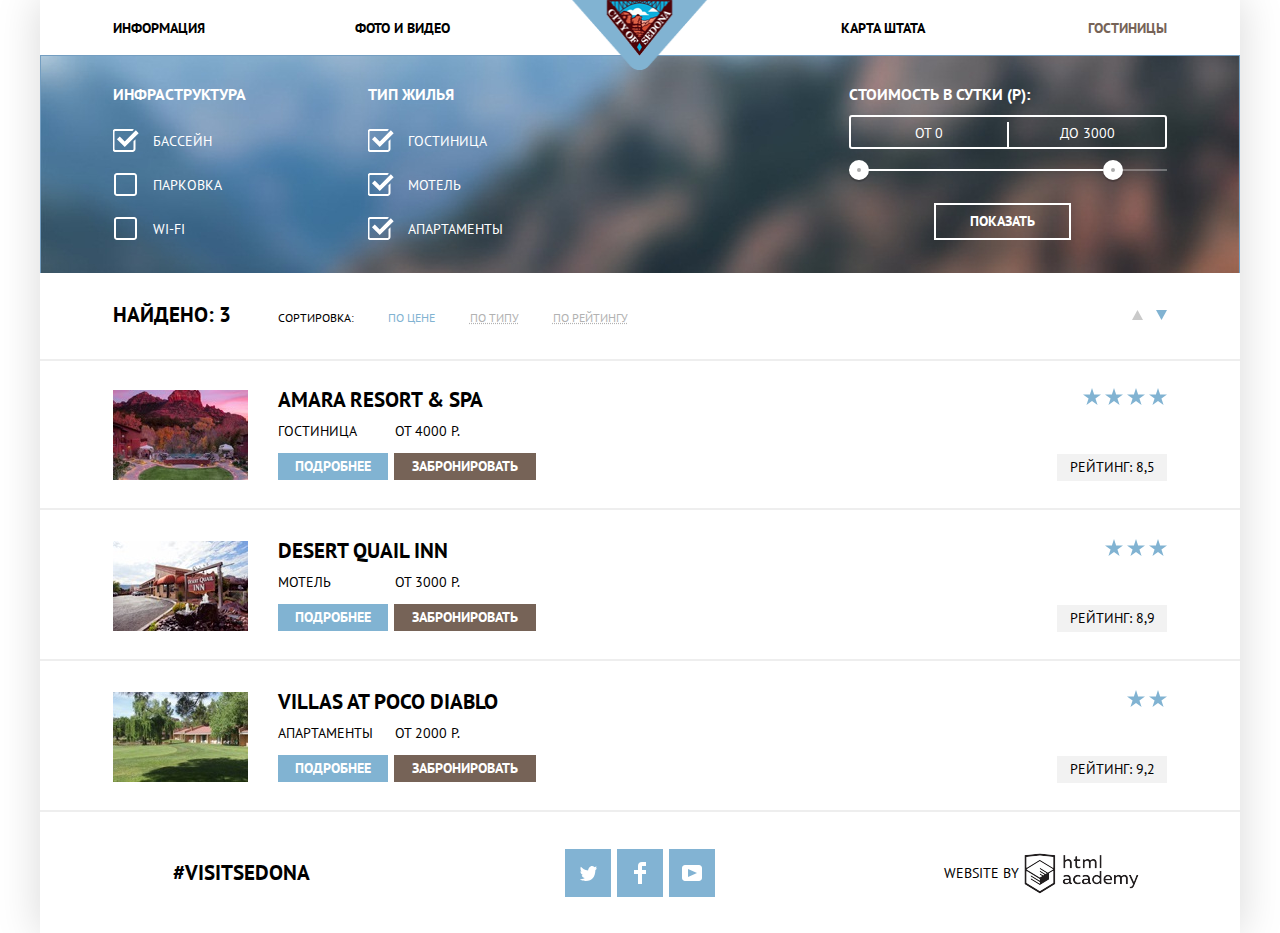
==== commit 2dc1ffa6: "Preficser" ====
--- a/inner.html
+++ b/inner.html
@@ -5,8 +5,8 @@
     <meta charset="utf-8">
     <title>HTML Academy: Седона</title>
     <link href="css/normalize.css" rel="stylesheet">
+    <link href="css/style.css" rel="stylesheet">
     <link href="https://fonts.googleapis.com/css?family=PT+Sans:400,700&amp;subset=cyrillic" rel="stylesheet">
-    <link href="css/style.css" rel="stylesheet">
 </head>
 
 <body>
@@ -25,7 +25,7 @@
         <main>
             <h1 class="visually-hidden">Выбор отеля</h1>
             <section class="hotels-parameters">
-                <form class="infrastructure" name="infrastructure" method="get" action="https:echo.htmlacademy.ru">
+                <form class="infrastructure" name="infrastructure" method="get" action="https://echo.htmlacademy.ru">
                     <fieldset>
                         <legend>ИНФРАСТРУКТУРА</legend>
                         <input type="checkbox" name="pool" id="pool" checked>
--- a/css/style.css
+++ b/css/style.css
@@ -13,7 +13,8 @@
 }
 
 .body-shadow {
-  box-shadow: 0 0 40px 2px #dbdbdb;
+  -webkit-box-shadow: 0 0 40px 2px #dbdbdb;
+          box-shadow: 0 0 40px 2px #dbdbdb;
 }
 
 a {
@@ -21,8 +22,12 @@
 }
 
 .main-nav-list {
-  display: flex;
-  align-items: center;
+  display: -webkit-box;
+  display: -ms-flexbox;
+  display: flex;
+  -webkit-box-align: center;
+      -ms-flex-align: center;
+          align-items: center;
   height: 55px;
   margin: 0;
   padding: 0 73px;
@@ -88,7 +93,7 @@
   background-image: url("../img/shape_1.png");
   background-repeat: no-repeat;
   background-position: 50% 50%;
-  bottom: 1px;
+  bottom: 0;
   left: 0;
   width: 1200px;
 }
@@ -121,7 +126,8 @@
 
 .reason-title {
   display: block;
-  box-sizing: border-box;
+  -webkit-box-sizing: border-box;
+          box-sizing: border-box;
   font-family: "PT Sans", "Arial", sans-serif;
   font-size: 21px;
   line-height: 21px;
@@ -253,12 +259,14 @@
 }
 
 .button-blue {
-  box-sizing: border-box;
+  -webkit-box-sizing: border-box;
+          box-sizing: border-box;
   height: 27px;
 }
 
 .button-dark {
-  box-sizing: border-box;
+  -webkit-box-sizing: border-box;
+          box-sizing: border-box;
   background-color: #766357;
   width: 142px;
   height: 27px;
@@ -358,7 +366,8 @@
 
 .hotels-search-action {
   padding: 56px;
-  box-shadow: 0 7px 20px 7px rgba(0,0,0,0.15);
+  -webkit-box-shadow: 0 7px 20px 7px rgba(0,0,0,0.15);
+          box-shadow: 0 7px 20px 7px rgba(0,0,0,0.15);
 }
 
 .search-form-row {
@@ -390,7 +399,8 @@
   vertical-align: middle;
   font-size: 14px;
   padding: 0 9px;
-  box-sizing: border-box;
+  -webkit-box-sizing: border-box;
+          box-sizing: border-box;
   font-size: 14px;
   line-height: 26px;
   font-weight: 700;
@@ -466,7 +476,8 @@
 }
 
 .button-transperent {
-  box-sizing: border-box;
+  -webkit-box-sizing: border-box;
+          box-sizing: border-box;
   min-width: 137px;
   min-height: 37px;
   line-height: 31px;
@@ -492,10 +503,19 @@
   background-image: url("../img/background2.jpg");
   background-repeat: no-repeat;
   background-position: 50% 50%;
-  display: flex;
-  flex-direction: row;
-  justify-content: flex-start;
-  align-items: center;
+  display: -webkit-box;
+  display: -ms-flexbox;
+  display: flex;
+  -webkit-box-orient: horizontal;
+  -webkit-box-direction: normal;
+      -ms-flex-direction: row;
+          flex-direction: row;
+  -webkit-box-pack: start;
+      -ms-flex-pack: start;
+          justify-content: flex-start;
+  -webkit-box-align: center;
+      -ms-flex-align: center;
+          align-items: center;
   margin-bottom: 17px;
   padding-left: 73px;
   padding-top: 29px;
@@ -504,14 +524,25 @@
 }
 
 .infrastructure {
+  display: -webkit-box;
+  display: -ms-flexbox;
   display: flex;
   width: 100%;
+  margin-top: 0;
+  margin-bottom: 0;    
 }
 
 .infrastructure fieldset {
-  display: flex;
-  flex-direction: column;
-  justify-content: flex-start;
+  display: -webkit-box;
+  display: -ms-flexbox;
+  display: flex;
+  -webkit-box-orient: vertical;
+  -webkit-box-direction: normal;
+      -ms-flex-direction: column;
+          flex-direction: column;
+  -webkit-box-pack: start;
+      -ms-flex-pack: start;
+          justify-content: flex-start;
   width: 240px;
   margin: 0;
   padding: 0;
@@ -545,7 +576,12 @@
   padding-left: 40px;
 }
 
-.infrastructure label:first-child {
+.infrastructure label:first-of-type {
+  margin-bottom: 19px;
+  margin-top: 13px;
+}
+
+.infrastructure label:not(:first-of-type) {
   margin-top: 0;
 }
 
@@ -573,6 +609,8 @@
 }
 
 .multirange-value {
+  display: -webkit-box;
+  display: -ms-flexbox;
   display: flex;
   border: 2px solid #fff;
   border-radius: 3px;
@@ -588,8 +626,11 @@
   border-color: #ffffff;
   margin: 0;
   padding: 0;
-  flex-grow: 1;
-  flex-basis: 10px;
+  -webkit-box-flex: 1;
+      -ms-flex-positive: 1;
+          flex-grow: 1;
+  -ms-flex-preferred-size: 10px;
+      flex-basis: 10px;
 }
 
 .cost:first-child {
@@ -628,7 +669,8 @@
   background: #ababab;
   border: 8px solid #ffffff;
   border-radius: 50%;
-  box-shadow: 0 2px 1px 0 rgba(0, 1, 1, 0.2);
+  -webkit-box-shadow: 0 2px 1px 0 rgba(0, 1, 1, 0.2);
+          box-shadow: 0 2px 1px 0 rgba(0, 1, 1, 0.2);
   cursor: pointer;
 }
 
@@ -647,10 +689,19 @@
 }
 
 .hotels-sort {
-  display: flex;
-  flex-direction: row;
-  justify-content: flex-start;
-  align-items: center;
+  display: -webkit-box;
+  display: -ms-flexbox;
+  display: flex;
+  -webkit-box-orient: horizontal;
+  -webkit-box-direction: normal;
+      -ms-flex-direction: row;
+          flex-direction: row;
+  -webkit-box-pack: start;
+      -ms-flex-pack: start;
+          justify-content: flex-start;
+  -webkit-box-align: center;
+      -ms-flex-align: center;
+          align-items: center;
   padding: 0 73px;
   margin-bottom: 20px;
 }
@@ -668,9 +719,15 @@
 }
 
 .hotels-sort-list {
-  display: flex;
-  justify-content: space-between;
-  align-items: flex-start;
+  display: -webkit-box;
+  display: -ms-flexbox;
+  display: flex;
+  -webkit-box-pack: justify;
+      -ms-flex-pack: justify;
+          justify-content: space-between;
+  -webkit-box-align: start;
+      -ms-flex-align: start;
+          align-items: flex-start;
   width: 350px;
   height: 15px;
   margin: 0;
@@ -691,7 +748,8 @@
 
 .hotels-sort-list li .sort {
   text-decoration: underline;
-  text-decoration-style: dotted;
+  -webkit-text-decoration-style: dotted;
+          text-decoration-style: dotted;
 }
 
 .hotels-sort-list li .sort-active,
@@ -767,14 +825,22 @@
 }
 
 .hotels-buttons {
-  display: flex;
-  justify-content: space-between;
+  display: -webkit-box;
+  display: -ms-flexbox;
+  display: flex;
+  -webkit-box-pack: justify;
+      -ms-flex-pack: justify;
+          justify-content: space-between;
   width: 258px;
 }
 
 .arrows {
-  display: flex;
-  justify-content: space-between;
+  display: -webkit-box;
+  display: -ms-flexbox;
+  display: flex;
+  -webkit-box-pack: justify;
+      -ms-flex-pack: justify;
+          justify-content: space-between;
   margin-left: auto;
   height: 10px;
   width: 35px;
@@ -795,7 +861,8 @@
 }
 
 .reason-inner {
-  box-sizing: border-box;
+  -webkit-box-sizing: border-box;
+          box-sizing: border-box;
   text-align: center;
   width: 400px;
   height: 256px;
@@ -875,13 +942,22 @@
 }
 
 .reason-main {
-  display: flex;
-  flex-direction: column;
-  align-items: center;
+  display: -webkit-box;
+  display: -ms-flexbox;
+  display: flex;
+  -webkit-box-orient: vertical;
+  -webkit-box-direction: normal;
+      -ms-flex-direction: column;
+          flex-direction: column;
+  -webkit-box-align: center;
+      -ms-flex-align: center;
+          align-items: center;
   margin-bottom: 37px;
 }
 
 .reasons-list-row {
+  display: -webkit-box;
+  display: -ms-flexbox;
   display: flex;
 }
 
@@ -890,34 +966,53 @@
 }
 
 .main-footer {
-  display: flex;
-  justify-content: space-between;
-  align-items: center;
+  display: -webkit-box;
+  display: -ms-flexbox;
+  display: flex;
+  -webkit-box-pack: justify;
+      -ms-flex-pack: justify;
+          justify-content: space-between;
+  -webkit-box-align: center;
+      -ms-flex-align: center;
+          align-items: center;
   min-height: 120px;
   margin-top: 1px;
   padding: 0 73px;
 }
 
 .hotels-search-text {
-  display: flex;
-  flex-direction: column;
-  align-items: center;
+  display: -webkit-box;
+  display: -ms-flexbox;
+  display: flex;
+  -webkit-box-orient: vertical;
+  -webkit-box-direction: normal;
+      -ms-flex-direction: column;
+          flex-direction: column;
+  -webkit-box-align: center;
+      -ms-flex-align: center;
+          align-items: center;
   margin-bottom: 46px;
 }
 
 .reason {
+  display: -webkit-box;
+  display: -ms-flexbox;
   display: flex;
 }
 
 .social-list {
-  display: flex;
-  justify-content: space-around;
+  display: -webkit-box;
+  display: -ms-flexbox;
+  display: flex;
+  -ms-flex-pack: distribute;
+      justify-content: space-around;
 }
 
 .main-header {
   position: relative;
   height: 55px;
-  box-sizing: border-box;
+  -webkit-box-sizing: border-box;
+          box-sizing: border-box;
   width: 1200px;
 }
 
@@ -926,30 +1021,52 @@
   left: 50%;
   top: 0;
   z-index: 50;
-  transform: translateX(-50%);
+  -webkit-transform: translateX(-50%);
+      -ms-transform: translateX(-50%);
+          transform: translateX(-50%);
 }
 
 .hotels-list {
-  display: flex;
-  flex-direction: column;
-  justify-content: space-around;
+  display: -webkit-box;
+  display: -ms-flexbox;
+  display: flex;
+  -webkit-box-orient: vertical;
+  -webkit-box-direction: normal;
+      -ms-flex-direction: column;
+          flex-direction: column;
+  -ms-flex-pack: distribute;
+      justify-content: space-around;
   padding-left: 0;
   margin: 0;
 }
 
 .hotel-info {
+  display: -webkit-inline-box;
+  display: -ms-inline-flexbox;
   display: inline-flex;
-  flex-direction: column;
-  justify-content: space-between;
+  -webkit-box-orient: vertical;
+  -webkit-box-direction: normal;
+      -ms-flex-direction: column;
+          flex-direction: column;
+  -webkit-box-pack: justify;
+      -ms-flex-pack: justify;
+          justify-content: space-between;
   margin-left: 30px;
   width: 500px;
   min-height: 90px;
 }
 
 .hotel-rating {
-  display: flex;
-  flex-direction: column;
-  justify-content: space-between;
+  display: -webkit-box;
+  display: -ms-flexbox;
+  display: flex;
+  -webkit-box-orient: vertical;
+  -webkit-box-direction: normal;
+      -ms-flex-direction: column;
+          flex-direction: column;
+  -webkit-box-pack: justify;
+      -ms-flex-pack: justify;
+          justify-content: space-between;
   margin-left: auto;
   height: inherit;
 }
@@ -962,11 +1079,16 @@
 }
 
 .hotel {
-  display: flex;
-  align-items: center;
+  display: -webkit-box;
+  display: -ms-flexbox;
+  display: flex;
+  -webkit-box-align: center;
+      -ms-flex-align: center;
+          align-items: center;
   min-height: 151px;
   padding: 0 73px;
-  box-sizing: border-box;
+  -webkit-box-sizing: border-box;
+          box-sizing: border-box;
   border-bottom: 2px solid #eee;
   border-top: 2px solid transparent;
 }
@@ -983,4 +1105,3 @@
   text-decoration: none;
   margin-left: 60px;
 }
-
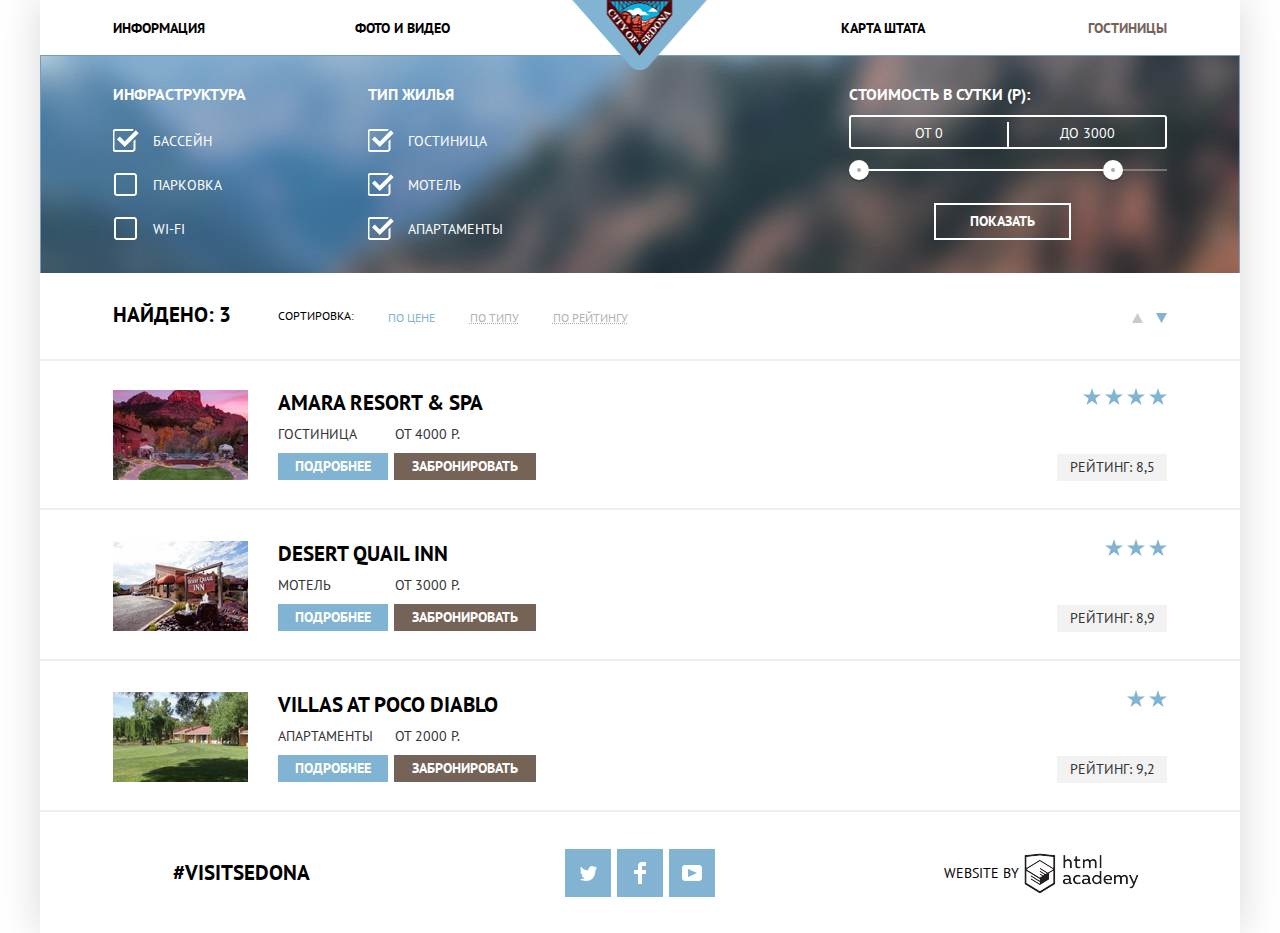
==== commit 45d2d607: "Правки 10" ====
--- a/inner.html
+++ b/inner.html
@@ -11,6 +11,7 @@
 
 <body>
     <div class="body-shadow">
+       <h1 class="visually-hidden">Седона - выбор отеля</h1>
         <header class="main-header">
             <nav class="main-nav">
                 <a href="index.html"><img class="logo" src="img/logo.png" width="135" height="70" alt="Логотип Седоны"></a>
@@ -18,12 +19,12 @@
                     <li><a href="#">Информация</a></li>
                     <li><a href="#">Фото и видео</a></li>
                     <li><a href="#">Карта штата</a></li>
-                    <li><a class="link-active" href="/inner.html">Гостиницы</a></li>
+                    <li><a class="link-active" href="inner.html">Гостиницы</a></li>
                 </ul>
             </nav>
         </header>
         <main>
-            <h1 class="visually-hidden">Выбор отеля</h1>
+            <h2 class="visually-hidden">Выбор отеля</h2>
             <section class="hotels-parameters">
                 <form class="infrastructure" name="infrastructure" method="get" action="https://echo.htmlacademy.ru">
                     <fieldset>
@@ -75,8 +76,8 @@
                     <li><a class="sort" href="#">ПО РЕЙТИНГУ</a></li>
                 </ul>
                 <span class="arrows">
-          <svg xmlns="http://www.w3.org/2000/svg" width="11" height="10" viewBox="0 0 11 10"><path class="arrow" fill="#cacaca" d="M5.5 0L0 10h11z"/></svg>
-          <svg xmlns="http://www.w3.org/2000/svg" width="11" height="10" viewBox="0 0 11 10"><path class="arrow arrow-active" fill="#cacaca" d="M5.5 10L0 0h11"/></svg>
+                    <a href="#"><svg xmlns="http://www.w3.org/2000/svg" width="11" height="10" viewBox="0 0 11 10"><path class="arrow" fill="#cacaca" d="M5.5 0L0 10h11z"/></svg></a>
+        <a href="#"><svg xmlns="http://www.w3.org/2000/svg" width="11" height="10" viewBox="0 0 11 10"><path class="arrow arrow-active" fill="#cacaca" d="M5.5 10L0 0h11"/></svg></a>
         </span>
             </section>
             <section class="hotels-choice">
@@ -84,66 +85,66 @@
                     <li class="hotel">
                         <img src="img/hotel1.jpg" width="135" height="90" alt="Отель Амара Резорт">
                         <div class="hotel-info">
-                            <b class="hotel-title">AMARA RESORT & SPA</b>
-                            <div class="hotel-text-container">
+                            <h3 class="hotel-title"><a class="hotel-title" href="#">AMARA RESORT & SPA</a></h3>
+                            <p class="hotel-text-container">
                                 <span class="hotel-text">ГОСТИНИЦА</span>
                                 <span class="hotel-text">ОТ 4000 Р.</span>
-                            </div>
+                            </p>
                             <div class="hotels-buttons">
                                 <a class="button button-blue" href="#">ПОДРОБНЕЕ</a>
                                 <a class="button button-dark" href="#">ЗАБРОНИРОВАТЬ</a>
                             </div>
                         </div>
                         <div class="hotel-rating">
-                            <span class="hotel-rating-stars">
+                            <div class="hotel-rating-stars">
                 <img src="img/star.svg" alt="Количество звезд">
                 <img src="img/star.svg" alt="Количество звезд">
                 <img src="img/star.svg" alt="Количество звезд">
                 <img src="img/star.svg" alt="Количество звезд">
-                </span>
+                </div>
                             <span class="hotel-text hotel-rating-text">РЕЙТИНГ: 8,5</span>
                         </div>
                     </li>
                     <li class="hotel">
                         <img src="img/hotel2.jpg" width="135" height="90" alt="Отель Куайл Инн">
                         <div class="hotel-info">
-                            <b class="hotel-title">DESERT QUAIL INN</b>
-                            <div class="hotel-text-container">
+                            <h3 class="hotel-title"><a class="hotel-title" href="#">DESERT QUAIL INN</a></h3>
+                            <p class="hotel-text-container">
                                 <span class="hotel-text">МОТЕЛЬ</span>
                                 <span class="hotel-text">ОТ 3000 Р.</span>
-                            </div>
+                            </p>
                             <div class="hotels-buttons">
                                 <a class="button button-blue" href="#">ПОДРОБНЕЕ</a>
                                 <a class="button button-dark" href="#">ЗАБРОНИРОВАТЬ</a>
                             </div>
                         </div>
                         <div class="hotel-rating">
-                            <span class="hotel-rating-stars">
+                            <div class="hotel-rating-stars">
                 <img src="img/star.svg" alt="Количество звезд">
                 <img src="img/star.svg" alt="Количество звезд">
                 <img src="img/star.svg" alt="Количество звезд"> 
-                </span>
+                </div>
                             <span class="hotel-text hotel-rating-text">РЕЙТИНГ: 8,9</span>
                         </div>
                     </li>
                     <li class="hotel">
                         <img src="img/hotel3.jpg" width="135" height="90" alt="Отель Виллас Поко Дьябло">
                         <div class="hotel-info">
-                            <b class="hotel-title">VILLAS AT POCO DIABLO</b>
-                            <div class="hotel-text-container">
+                            <h3 class="hotel-title"><a class="hotel-title" href="#">VILLAS AT POCO DIABLO</a></h3>
+                            <p class="hotel-text-container">
                                 <span class="hotel-text">АПАРТАМЕНТЫ</span>
                                 <span class="hotel-text">ОТ 2000 Р.</span>
-                            </div>
+                            </p>
                             <div class="hotels-buttons">
                                 <a class="button button-blue" href="#">ПОДРОБНЕЕ</a>
                                 <a class="button button-dark" href="#">ЗАБРОНИРОВАТЬ</a>
                             </div>
                         </div>
                         <div class="hotel-rating">
-                            <span class="hotel-rating-stars">
+                            <div class="hotel-rating-stars">
                 <img src="img/star.svg" alt="Количество звезд">
                 <img src="img/star.svg" alt="Количество звезд">
-                </span>
+                </div>
                             <span class="hotel-text hotel-rating-text">РЕЙТИНГ: 9,2</span>
                         </div>
                     </li>
--- a/css/style.css
+++ b/css/style.css
@@ -120,7 +120,7 @@
   font-size: 14px;
   line-height: 26px;
   font-weight: 400;
-  color: #000000;
+  color: #333333;
   text-transform: uppercase;
 }
 
@@ -136,6 +136,7 @@
   text-transform: uppercase;
   width: 400px;
   padding: 0 95px;
+  margin-top: 0;
 }
 
 .reason-text {
@@ -143,7 +144,7 @@
   font-size: 14px;
   line-height: 21px;
   font-weight: 400;
-  color: #000000;
+  color: #333333;
   text-transform: uppercase;
 }
 
@@ -161,16 +162,17 @@
   padding: 0 45px;
   margin: 0;
   margin-top: 20px;
-  line-height: 22px;
+  line-height: 21px;
 }
 
 .reason-text-grey {
+  color: #333333;    
   padding: 0 60px;
   margin-top: 22px;
 }
 
 .reason-title-grey {
-  padding: 0 120px;
+  padding: 0 135px;
   margin-bottom: 26px;
 }
 
@@ -224,7 +226,7 @@
   font-size: 14px;
   line-height: 24px;
   font-weight: 400;
-  color: #000000;
+  color: #333333;
   text-transform: uppercase;
   text-align: center;
   margin-top: 23px;
@@ -298,6 +300,7 @@
 
 .search-form-row input {
   background-color: #f2f2f2;
+  box-sizing: border-box;    
 }
 
 .search-form-row input:hover {
@@ -307,7 +310,8 @@
 .search-form-row input:focus {
   background-color: #ffffff;
   border-color: #e5e5e5;
-  outline: 2px solid #e5e5e5;
+  border: 2px solid #e5e5e5;
+    outline: none;
 }
 
 .search-form-row .adult-count-figure,
@@ -317,13 +321,7 @@
   font-weight: 700;
 }
 
-.search-form-row .adult-count-figure:hover,
-.search-form-row .children-count-figure:hover {
-  font-size: 14px;
-  line-height: 26px;
-  font-weight: 700;
-  background-color: #f2f2f2;
-}
+
 
 .calendar-button {
   position: absolute;
@@ -406,6 +404,11 @@
   font-weight: 700;
 }
 
+
+.children-count-figure::-ms-clear{
+    display: none;
+}
+
 .button-sign {
   display: inline-block;
   width: 114px;
@@ -451,12 +454,13 @@
 .button-sign input:focus,
 .search-form .search-form-row .entry-date:focus,
 .search-form .search-form-row .departure-date:focus {
-  background: inherit;
+  background: #fff;
 }
 
 .button-decrease,
 .button-increase {
   color: #a9a9a9;
+  background-color: #f2f2f2;
   border-radius: 0;
 }
 
@@ -567,6 +571,7 @@
 }
 
 .infrastructure label {
+  display: block;
   position: relative;
   height: 25px;
   line-height: 27px;
@@ -741,7 +746,7 @@
 
 .sort {
   font-size: 12px;
-  line-height: 21px;
+  line-height: 18px;
   font-weight: 400;
   color: #000;
 }
@@ -787,12 +792,13 @@
 .hotel-title {
   font-family: "PT Sans", "Arial", sans-serif;
   font-size: 21px;
-  line-height: 20px;
+  line-height: 26px;
   font-weight: 700;
   color: #000000;
   text-transform: uppercase;
   display: block;
   min-width: 230px;
+  height: 26px;
   margin: 0;
 }
 
@@ -810,10 +816,15 @@
   font-size: 14px;
   line-height: 21px;
   font-weight: 400;
-  color: #000000;
+  color: #333333;
   text-transform: uppercase;
   display: inline-block;
   width: 113px;
+}
+
+.hotel-text-container{
+    margin-top: 0;
+    margin-bottom: 0;
 }
 
 .hotel-rating-text {
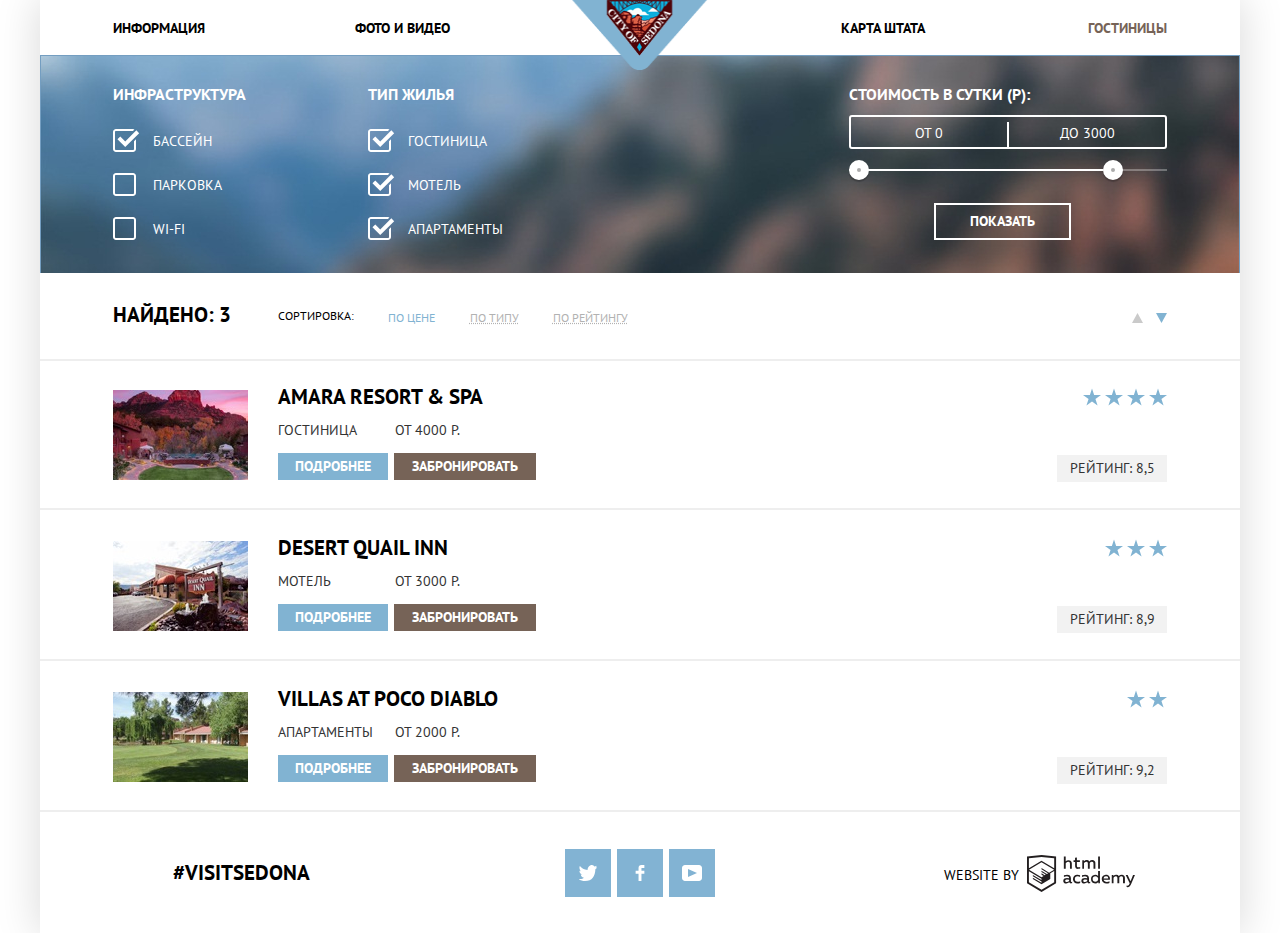
==== commit a5784869: "Правки 12" ====
--- a/inner.html
+++ b/inner.html
@@ -30,28 +30,28 @@
                     <fieldset>
                         <legend>ИНФРАСТРУКТУРА</legend>
                         <input type="checkbox" name="pool" id="pool" checked>
-                        <label for="pool">БАССЕЙН</label>
+                        <label for="pool" tabindex="0">БАССЕЙН</label>
                         <input type="checkbox" name="parking" id="parking">
-                        <label for="parking">ПАРКОВКА</label>
+                        <label for="parking" tabindex="0">ПАРКОВКА</label>
                         <input type="checkbox" name="wi-fi" id="wi-fi">
-                        <label for="wi-fi">WI-FI</label>
+                        <label for="wi-fi" tabindex="0">WI-FI</label>
                     </fieldset>
                     <fieldset>
                         <legend>ТИП ЖИЛЬЯ</legend>
                         <input type="checkbox" name="hotel" id="hotel" checked>
-                        <label for="hotel">ГОСТИНИЦА</label>
+                        <label for="hotel" tabindex="0">ГОСТИНИЦА</label>
                         <input type="checkbox" name="motel" id="motel" checked>
-                        <label for="motel">МОТЕЛЬ</label>
+                        <label for="motel" tabindex="0">МОТЕЛЬ</label>
                         <input type="checkbox" name="apartments" id="apartments" checked>
-                        <label for="apartments">АПАРТАМЕНТЫ</label>
+                        <label for="apartments" tabindex="0">АПАРТАМЕНТЫ</label>
                     </fieldset>
                     <fieldset>
                         <legend>СТОИМОСТЬ В СУТКИ (Р):</legend>
                         <div class="multirange-value">
-                            <label class="cost min-cost">ОТ 0
+                            <label class="cost min-cost" tabindex="0">ОТ 0
                                 <input type="text" name="min-price" value="0">
                             </label>
-                            <label class="cost max-cost">ДО 3000
+                            <label class="cost max-cost" tabindex="0">ДО 3000
                                 <input type="text" name="max-price" value="3000">
                             </label>
                         </div>
@@ -59,8 +59,8 @@
                             <div class="scale">
                                 <div class="bar"></div>
                             </div>
-                            <div class="range-toggle range-toggle-min"></div>
-                            <div class="range-toggle range-toggle-max"></div>
+                            <div class="range-toggle range-toggle-min" tabindex="0" alt="Минимальная стоимость"></div>
+                            <div class="range-toggle range-toggle-max" tabindex="0" alt="Максимальная стоимость"></div>
                         </div>
                         <button type="submit" class="button button-transperent">Показать</button>
                     </fieldset>
@@ -76,8 +76,8 @@
                     <li><a class="sort" href="#">ПО РЕЙТИНГУ</a></li>
                 </ul>
                 <span class="arrows">
-                    <a href="#"><svg xmlns="http://www.w3.org/2000/svg" width="11" height="10" viewBox="0 0 11 10"><path class="arrow" fill="#cacaca" d="M5.5 0L0 10h11z"/></svg></a>
-        <a href="#"><svg xmlns="http://www.w3.org/2000/svg" width="11" height="10" viewBox="0 0 11 10"><path class="arrow arrow-active" fill="#cacaca" d="M5.5 10L0 0h11"/></svg></a>
+                    <a href="#" alt="Сортировка по возрастанию"><svg xmlns="http://www.w3.org/2000/svg" width="11" height="10" viewBox="0 0 11 10"><path class="arrow" fill="#cacaca" d="M5.5 0L0 10h11z"/></svg></a>
+        <a href="#" alt="Сортировка по убыванию"><svg xmlns="http://www.w3.org/2000/svg" width="11" height="10" viewBox="0 0 11 10"><path class="arrow arrow-active" fill="#cacaca" d="M5.5 10L0 0h11"/></svg></a>
         </span>
             </section>
             <section class="hotels-choice">
@@ -97,10 +97,10 @@
                         </div>
                         <div class="hotel-rating">
                             <div class="hotel-rating-stars">
-                <img src="img/star.svg" alt="Количество звезд">
-                <img src="img/star.svg" alt="Количество звезд">
-                <img src="img/star.svg" alt="Количество звезд">
-                <img src="img/star.svg" alt="Количество звезд">
+                <img src="img/star.svg" alt="Количество звезд" width="18" height="18">
+                <img src="img/star.svg" alt="Количество звезд" width="18" height="18">
+                <img src="img/star.svg" alt="Количество звезд" width="18" height="18">
+                <img src="img/star.svg" alt="Количество звезд" width="18" height="18">
                 </div>
                             <span class="hotel-text hotel-rating-text">РЕЙТИНГ: 8,5</span>
                         </div>
@@ -120,9 +120,9 @@
                         </div>
                         <div class="hotel-rating">
                             <div class="hotel-rating-stars">
-                <img src="img/star.svg" alt="Количество звезд">
-                <img src="img/star.svg" alt="Количество звезд">
-                <img src="img/star.svg" alt="Количество звезд"> 
+                <img src="img/star.svg" alt="Количество звезд" width="18" height="18">
+                <img src="img/star.svg" alt="Количество звезд" width="18" height="18">
+                <img src="img/star.svg" alt="Количество звезд" width="18" height="18"> 
                 </div>
                             <span class="hotel-text hotel-rating-text">РЕЙТИНГ: 8,9</span>
                         </div>
@@ -142,8 +142,8 @@
                         </div>
                         <div class="hotel-rating">
                             <div class="hotel-rating-stars">
-                <img src="img/star.svg" alt="Количество звезд">
-                <img src="img/star.svg" alt="Количество звезд">
+                <img src="img/star.svg" alt="Количество звезд" width="18" height="18">
+                <img src="img/star.svg" alt="Количество звезд" width="18" height="18">
                 </div>
                             <span class="hotel-text hotel-rating-text">РЕЙТИНГ: 9,2</span>
                         </div>
@@ -156,12 +156,12 @@
             <ul class="social-list">
                 <li>
                     <a class="twitter" href="#">
-                        <img src="img/twitter.svg" alt="Twitter">
+                        <img src="img/twitter.svg" alt="Twitter" width="20" height="16">
                     </a>
                 </li>
                 <li>
                     <a class="facebook" href="#">
-                        <img src="img/facebook.svg" alt="Facebook">
+                        <img src="img/facebook.svg" alt="Facebook" width="20" height="16">
                     </a>
                 </li>
                 <li>
@@ -170,7 +170,8 @@
                     </a>
                 </li>
             </ul>
-            <a class="logo-htmlacademy" href="https://htmlacademy.ru/intensive/htmlcss">WEBSITE BY</a>
+            <a class="logo-htmlacademy" href="https://htmlacademy.ru/intensive/htmlcss">WEBSITE BY
+            <svg id="Layer_1" data-name="Layer 1" xmlns="http://www.w3.org/2000/svg" viewBox="0 0 108.08 36.85"><title>logo-htmlacademy-small1</title><path d="M44.61,26.88a2,2,0,0,0,.55-0.1v1.33a3.25,3.25,0,0,1-1.18.21,1.67,1.67,0,0,1-1.67-1,4.84,4.84,0,0,1-3.14,1.08c-1.51,0-2.91-.83-2.91-2.55,0-2.13,2-2.79,3.71-2.79a11.08,11.08,0,0,1,2.17.25v-0.3c0-1-.76-1.77-2.19-1.77a7.42,7.42,0,0,0-3,.64v-1.7a10.21,10.21,0,0,1,3.19-.55c2.36,0,3.81,1.12,3.81,3.65v3a0.54,0.54,0,0,0,.49.59h0.17Zm-6.44-1.13A1.35,1.35,0,0,0,39.63,27h0.11a3.39,3.39,0,0,0,2.41-1V24.58a9.72,9.72,0,0,0-1.81-.21c-1,0-2.16.33-2.16,1.38h0Zm12.36-6.11a5,5,0,0,1,2.57.64V22a4.08,4.08,0,0,0-2.3-.7,2.75,2.75,0,1,0,0,5.49,5,5,0,0,0,2.43-.64v1.71a6.27,6.27,0,0,1-2.76.57A4.21,4.21,0,0,1,46,24.51q0-.21,0-0.41a4.32,4.32,0,0,1,4.18-4.46h0.38Zm12.17,7.24a2,2,0,0,0,.55-0.1v1.33a3.25,3.25,0,0,1-1.18.21,1.67,1.67,0,0,1-1.67-1,4.84,4.84,0,0,1-3.14,1.08c-1.51,0-2.91-.83-2.91-2.55,0-2.13,2-2.79,3.71-2.79a11.08,11.08,0,0,1,2.17.25v-0.3c0-1-.76-1.77-2.19-1.77a7.42,7.42,0,0,0-3,.64v-1.7a10.21,10.21,0,0,1,3.19-.55c2.36,0,3.81,1.12,3.81,3.65v3a0.54,0.54,0,0,0,.49.59h0.17Zm-6.44-1.13A1.35,1.35,0,0,0,57.73,27h0.11a3.39,3.39,0,0,0,2.41-1V24.58a9.72,9.72,0,0,0-1.81-.21c-1.06,0-2.16.33-2.16,1.38h0ZM73,16V28.2H71.35V26.88a3.88,3.88,0,0,1-3.19,1.54,4.4,4.4,0,0,1,0-8.78,3.81,3.81,0,0,1,3,1.3V16H73Zm-4.53,5.22a2.76,2.76,0,1,0,0,5.52A2.86,2.86,0,0,0,71.15,25V23A2.91,2.91,0,0,0,68.49,21.27ZM79,19.64c3.31,0,4.46,2.68,3.92,5.09H76.7c0.21,1.5,1.67,2.11,3.19,2.11a6.11,6.11,0,0,0,2.64-.59v1.6a7.14,7.14,0,0,1-3,.57C77,28.42,74.78,27,74.78,24a4.18,4.18,0,0,1,4-4.39H79Zm0.09,1.54a2.28,2.28,0,0,0-2.44,2.1v0.06H81.3A2,2,0,0,0,79.13,21.18Zm5.73,7V19.87h1.65v1a3.81,3.81,0,0,1,2.78-1.27A2.86,2.86,0,0,1,91.89,21a4.12,4.12,0,0,1,2.91-1.33A3.06,3.06,0,0,1,98,23V28.2h-1.9V23.05a1.59,1.59,0,0,0-1.42-1.75H94.42a2.8,2.8,0,0,0-2.07,1.12V28.2h-1.9V23.05A1.59,1.59,0,0,0,89,21.31H88.8a3,3,0,0,0-2.21,1.29v5.63H84.86Zm21.31-8.33h1.9l-3.91,9.46c-0.9,2.17-2.09,2.86-3.35,2.86a4.76,4.76,0,0,1-1.1-.14V30.46a2.86,2.86,0,0,0,.85.12c0.9,0,1.58-.64,2.07-1.9l0.17-.42-4-8.4h2l2.86,6.29ZM38.73,1.46V6.22a3.81,3.81,0,0,1,2.7-1.14,3.25,3.25,0,0,1,3.44,3.4v5.15H43V8.72a1.81,1.81,0,0,0-1.61-2h-0.3a2.93,2.93,0,0,0-2.32,1.39v5.52h-1.9V1.46h1.9ZM49.94,2.31v3h3V6.91h-3v3.81c0,1.1.5,1.46,1.58,1.46a4.49,4.49,0,0,0,1.69-.33v1.6A6.8,6.8,0,0,1,51,13.8a2.55,2.55,0,0,1-2.86-2.74V6.89H46.58V5.26h1.5V2.74Zm5.4,11.31V5.28H57v1A3.81,3.81,0,0,1,59.77,5a2.86,2.86,0,0,1,2.6,1.33A4.12,4.12,0,0,1,65.28,5,3.06,3.06,0,0,1,68.44,8.4v5.21h-1.9V8.46a1.59,1.59,0,0,0-1.42-1.75H64.89a2.8,2.8,0,0,0-2.07,1.12v5.78h-1.9V8.46A1.59,1.59,0,0,0,59.5,6.71H59.27A3,3,0,0,0,57.06,8v5.63H55.34ZM71.17,1.45H73V13.6H71.17V1.45ZM14.71,0H14.55L0,1.54V28.21l14.55,8.66,14.55-8.66V1.54Zm12.5,27.1L14.55,34.64,1.9,27.12V16.18l12.59,7.5V25L5.86,19.9v1.31l8.68,5.21v1.39L5.87,22.65V24l8.68,5.21,8.75-5.24V18.31L27.2,16V27.12Zm0-12.53-3.48,2-1.6,1L14.51,13v1.31L21,18.23H21l-0.14.09-1,.54-5.37-3.2V17l4.24,2.52-1,.67-3.2-1.9v1.31l2.1,1.24L14.5,22.1,2,14.65,14.51,7.11Zm0-1.32L14.49,5.76,1.91,13.25v-10L14.56,1.92,27.21,3.25v10h0Z" transform="translate(0 -0.02)" fill="#231f20"/></svg></a>
         </footer>
     </div>
 </body>
--- a/css/style.css
+++ b/css/style.css
@@ -9,12 +9,12 @@
   text-transform: uppercase;
   background-color: #ffffff;
   width: 1200px;
-  padding: 0 40px;
+  padding: 0;
 }
 
 .body-shadow {
   -webkit-box-shadow: 0 0 40px 2px #dbdbdb;
-          box-shadow: 0 0 40px 2px #dbdbdb;
+  box-shadow: 0 0 40px 2px #dbdbdb;
 }
 
 a {
@@ -26,8 +26,8 @@
   display: -ms-flexbox;
   display: flex;
   -webkit-box-align: center;
-      -ms-flex-align: center;
-          align-items: center;
+  -ms-flex-align: center;
+  align-items: center;
   height: 55px;
   margin: 0;
   padding: 0 73px;
@@ -125,9 +125,8 @@
 }
 
 .reason-title {
-  display: block;
   -webkit-box-sizing: border-box;
-          box-sizing: border-box;
+  box-sizing: border-box;
   font-family: "PT Sans", "Arial", sans-serif;
   font-size: 21px;
   line-height: 21px;
@@ -166,7 +165,7 @@
 }
 
 .reason-text-grey {
-  color: #333333;    
+  color: #333333;
   padding: 0 60px;
   margin-top: 22px;
 }
@@ -262,13 +261,13 @@
 
 .button-blue {
   -webkit-box-sizing: border-box;
-          box-sizing: border-box;
+  box-sizing: border-box;
   height: 27px;
 }
 
 .button-dark {
   -webkit-box-sizing: border-box;
-          box-sizing: border-box;
+  box-sizing: border-box;
   background-color: #766357;
   width: 142px;
   height: 27px;
@@ -300,7 +299,8 @@
 
 .search-form-row input {
   background-color: #f2f2f2;
-  box-sizing: border-box;    
+  -webkit-box-sizing: border-box;
+  box-sizing: border-box;
 }
 
 .search-form-row input:hover {
@@ -311,7 +311,8 @@
   background-color: #ffffff;
   border-color: #e5e5e5;
   border: 2px solid #e5e5e5;
-    outline: none;
+  outline: none;
+  padding-left: 7px;
 }
 
 .search-form-row .adult-count-figure,
@@ -321,7 +322,10 @@
   font-weight: 700;
 }
 
-
+.search-form-row .adult-count-figure:focus,
+.search-form-row .children-count-figure:focus {
+  padding-left: 0;
+}
 
 .calendar-button {
   position: absolute;
@@ -365,7 +369,7 @@
 .hotels-search-action {
   padding: 56px;
   -webkit-box-shadow: 0 7px 20px 7px rgba(0,0,0,0.15);
-          box-shadow: 0 7px 20px 7px rgba(0,0,0,0.15);
+  box-shadow: 0 7px 20px 7px rgba(0,0,0,0.15);
 }
 
 .search-form-row {
@@ -398,15 +402,14 @@
   font-size: 14px;
   padding: 0 9px;
   -webkit-box-sizing: border-box;
-          box-sizing: border-box;
+  box-sizing: border-box;
   font-size: 14px;
   line-height: 26px;
   font-weight: 700;
 }
 
-
-.children-count-figure::-ms-clear{
-    display: none;
+.search-form input::-ms-clear {
+  display: none;
 }
 
 .button-sign {
@@ -481,7 +484,7 @@
 
 .button-transperent {
   -webkit-box-sizing: border-box;
-          box-sizing: border-box;
+  box-sizing: border-box;
   min-width: 137px;
   min-height: 37px;
   line-height: 31px;
@@ -512,14 +515,14 @@
   display: flex;
   -webkit-box-orient: horizontal;
   -webkit-box-direction: normal;
-      -ms-flex-direction: row;
-          flex-direction: row;
+  -ms-flex-direction: row;
+  flex-direction: row;
   -webkit-box-pack: start;
-      -ms-flex-pack: start;
-          justify-content: flex-start;
+  -ms-flex-pack: start;
+  justify-content: flex-start;
   -webkit-box-align: center;
-      -ms-flex-align: center;
-          align-items: center;
+  -ms-flex-align: center;
+  align-items: center;
   margin-bottom: 17px;
   padding-left: 73px;
   padding-top: 29px;
@@ -533,7 +536,7 @@
   display: flex;
   width: 100%;
   margin-top: 0;
-  margin-bottom: 0;    
+  margin-bottom: 0;
 }
 
 .infrastructure fieldset {
@@ -542,11 +545,11 @@
   display: flex;
   -webkit-box-orient: vertical;
   -webkit-box-direction: normal;
-      -ms-flex-direction: column;
-          flex-direction: column;
+  -ms-flex-direction: column;
+  flex-direction: column;
   -webkit-box-pack: start;
-      -ms-flex-pack: start;
-          justify-content: flex-start;
+  -ms-flex-pack: start;
+  justify-content: flex-start;
   width: 240px;
   margin: 0;
   padding: 0;
@@ -581,6 +584,11 @@
   padding-left: 40px;
 }
 
+.infrastructure label:active,
+.infrastructure label:focus{
+    border: none;
+}
+
 .infrastructure label:first-of-type {
   margin-bottom: 19px;
   margin-top: 13px;
@@ -595,11 +603,11 @@
   position: absolute;
   top: 0px;
   left: 0px;
-  width: 25px;
+  width: 27px;
   height: 25px;
   background-image: url("../img/checkbox-off.svg");
   background-repeat: no-repeat;
-  background-position: 50% 50%;
+  background-position: 0 50%;
 }
 
 .infrastructure label:disabled::before {
@@ -610,7 +618,6 @@
   content: "";
   position: absolute;
   background-image: url("../img/checkbox-on.svg");
-  width: 26px;
 }
 
 .multirange-value {
@@ -632,10 +639,10 @@
   margin: 0;
   padding: 0;
   -webkit-box-flex: 1;
-      -ms-flex-positive: 1;
-          flex-grow: 1;
+  -ms-flex-positive: 1;
+  flex-grow: 1;
   -ms-flex-preferred-size: 10px;
-      flex-basis: 10px;
+  flex-basis: 10px;
 }
 
 .cost:first-child {
@@ -675,7 +682,7 @@
   border: 8px solid #ffffff;
   border-radius: 50%;
   -webkit-box-shadow: 0 2px 1px 0 rgba(0, 1, 1, 0.2);
-          box-shadow: 0 2px 1px 0 rgba(0, 1, 1, 0.2);
+  box-shadow: 0 2px 1px 0 rgba(0, 1, 1, 0.2);
   cursor: pointer;
 }
 
@@ -699,14 +706,14 @@
   display: flex;
   -webkit-box-orient: horizontal;
   -webkit-box-direction: normal;
-      -ms-flex-direction: row;
-          flex-direction: row;
+  -ms-flex-direction: row;
+  flex-direction: row;
   -webkit-box-pack: start;
-      -ms-flex-pack: start;
-          justify-content: flex-start;
+  -ms-flex-pack: start;
+  justify-content: flex-start;
   -webkit-box-align: center;
-      -ms-flex-align: center;
-          align-items: center;
+  -ms-flex-align: center;
+  align-items: center;
   padding: 0 73px;
   margin-bottom: 20px;
 }
@@ -728,11 +735,11 @@
   display: -ms-flexbox;
   display: flex;
   -webkit-box-pack: justify;
-      -ms-flex-pack: justify;
-          justify-content: space-between;
+  -ms-flex-pack: justify;
+  justify-content: space-between;
   -webkit-box-align: start;
-      -ms-flex-align: start;
-          align-items: flex-start;
+  -ms-flex-align: start;
+  align-items: flex-start;
   width: 350px;
   height: 15px;
   margin: 0;
@@ -754,7 +761,7 @@
 .hotels-sort-list li .sort {
   text-decoration: underline;
   -webkit-text-decoration-style: dotted;
-          text-decoration-style: dotted;
+  text-decoration-style: dotted;
 }
 
 .hotels-sort-list li .sort-active,
@@ -800,6 +807,7 @@
   min-width: 230px;
   height: 26px;
   margin: 0;
+  margin-top: -3px;
 }
 
 .hotel-title:hover,
@@ -820,11 +828,13 @@
   text-transform: uppercase;
   display: inline-block;
   width: 113px;
-}
-
-.hotel-text-container{
-    margin-top: 0;
-    margin-bottom: 0;
+  vertical-align: baseline;
+}
+
+.hotel-text-container {
+  margin-top: 0;
+  margin-bottom: 0;
+  padding-bottom: 4px;
 }
 
 .hotel-rating-text {
@@ -840,8 +850,8 @@
   display: -ms-flexbox;
   display: flex;
   -webkit-box-pack: justify;
-      -ms-flex-pack: justify;
-          justify-content: space-between;
+  -ms-flex-pack: justify;
+  justify-content: space-between;
   width: 258px;
 }
 
@@ -850,8 +860,8 @@
   display: -ms-flexbox;
   display: flex;
   -webkit-box-pack: justify;
-      -ms-flex-pack: justify;
-          justify-content: space-between;
+  -ms-flex-pack: justify;
+  justify-content: space-between;
   margin-left: auto;
   height: 10px;
   width: 35px;
@@ -873,7 +883,7 @@
 
 .reason-inner {
   -webkit-box-sizing: border-box;
-          box-sizing: border-box;
+  box-sizing: border-box;
   text-align: center;
   width: 400px;
   height: 256px;
@@ -888,6 +898,10 @@
 .reason-inner-grey {
   background-color: #eeeeee;
   padding-top: 48px;
+}
+
+.sedona-foto {
+  background-color: #e0836d;
 }
 
 .main-footer li {
@@ -928,28 +942,32 @@
 }
 
 .logo-htmlacademy {
-  display: block;
+  display: -webkit-box;
+  display: -ms-flexbox;
+  display: flex;
   font-family: "PT Sans", "Arial", sans-serif;
   font-size: 14px;
   line-height: 41px;
   font-weight: 400;
   color: #000000;
   text-transform: uppercase;
-  height: 41px;
-  background-image: url("../img/logo-htmlacademy.png");
-  background-position: 100% 0;
-  background-repeat: no-repeat;
-  padding-right: 120px;
-  width: 75px;
-  margin-right: 28px;
-}
-
-.logo-htmlacademy:hover {
-  background-position: 100% -41px;
-}
-
-.logo-htmlacademy:focus {
-  background-position: 100% 100%;
+  height: 37px;
+  width: 200px;
+  margin-right: 23px;
+}
+
+.logo-htmlacademy svg {
+  width: 108px;
+  height: 37px;
+  margin-left: 8px;
+}
+
+.logo-htmlacademy svg:hover path {
+  fill: #8bb9d6;
+}
+
+.logo-htmlacademy svg:active path {
+  fill: #c1c0c0;
 }
 
 .reason-main {
@@ -958,11 +976,11 @@
   display: flex;
   -webkit-box-orient: vertical;
   -webkit-box-direction: normal;
-      -ms-flex-direction: column;
-          flex-direction: column;
+  -ms-flex-direction: column;
+  flex-direction: column;
   -webkit-box-align: center;
-      -ms-flex-align: center;
-          align-items: center;
+  -ms-flex-align: center;
+  align-items: center;
   margin-bottom: 37px;
 }
 
@@ -981,11 +999,11 @@
   display: -ms-flexbox;
   display: flex;
   -webkit-box-pack: justify;
-      -ms-flex-pack: justify;
-          justify-content: space-between;
+  -ms-flex-pack: justify;
+  justify-content: space-between;
   -webkit-box-align: center;
-      -ms-flex-align: center;
-          align-items: center;
+  -ms-flex-align: center;
+  align-items: center;
   min-height: 120px;
   margin-top: 1px;
   padding: 0 73px;
@@ -997,11 +1015,11 @@
   display: flex;
   -webkit-box-orient: vertical;
   -webkit-box-direction: normal;
-      -ms-flex-direction: column;
-          flex-direction: column;
+  -ms-flex-direction: column;
+  flex-direction: column;
   -webkit-box-align: center;
-      -ms-flex-align: center;
-          align-items: center;
+  -ms-flex-align: center;
+  align-items: center;
   margin-bottom: 46px;
 }
 
@@ -1016,14 +1034,14 @@
   display: -ms-flexbox;
   display: flex;
   -ms-flex-pack: distribute;
-      justify-content: space-around;
+  justify-content: space-around;
 }
 
 .main-header {
   position: relative;
   height: 55px;
   -webkit-box-sizing: border-box;
-          box-sizing: border-box;
+  box-sizing: border-box;
   width: 1200px;
 }
 
@@ -1033,8 +1051,8 @@
   top: 0;
   z-index: 50;
   -webkit-transform: translateX(-50%);
-      -ms-transform: translateX(-50%);
-          transform: translateX(-50%);
+  -ms-transform: translateX(-50%);
+  transform: translateX(-50%);
 }
 
 .hotels-list {
@@ -1043,10 +1061,10 @@
   display: flex;
   -webkit-box-orient: vertical;
   -webkit-box-direction: normal;
-      -ms-flex-direction: column;
-          flex-direction: column;
+  -ms-flex-direction: column;
+  flex-direction: column;
   -ms-flex-pack: distribute;
-      justify-content: space-around;
+  justify-content: space-around;
   padding-left: 0;
   margin: 0;
 }
@@ -1057,11 +1075,11 @@
   display: inline-flex;
   -webkit-box-orient: vertical;
   -webkit-box-direction: normal;
-      -ms-flex-direction: column;
-          flex-direction: column;
+  -ms-flex-direction: column;
+  flex-direction: column;
   -webkit-box-pack: justify;
-      -ms-flex-pack: justify;
-          justify-content: space-between;
+  -ms-flex-pack: justify;
+  justify-content: space-between;
   margin-left: 30px;
   width: 500px;
   min-height: 90px;
@@ -1073,11 +1091,11 @@
   display: flex;
   -webkit-box-orient: vertical;
   -webkit-box-direction: normal;
-      -ms-flex-direction: column;
-          flex-direction: column;
+  -ms-flex-direction: column;
+  flex-direction: column;
   -webkit-box-pack: justify;
-      -ms-flex-pack: justify;
-          justify-content: space-between;
+  -ms-flex-pack: justify;
+  justify-content: space-between;
   margin-left: auto;
   height: inherit;
 }
@@ -1094,12 +1112,12 @@
   display: -ms-flexbox;
   display: flex;
   -webkit-box-align: center;
-      -ms-flex-align: center;
-          align-items: center;
+  -ms-flex-align: center;
+  align-items: center;
   min-height: 151px;
   padding: 0 73px;
   -webkit-box-sizing: border-box;
-          box-sizing: border-box;
+  box-sizing: border-box;
   border-bottom: 2px solid #eee;
   border-top: 2px solid transparent;
 }
@@ -1115,4 +1133,4 @@
   color: #000;
   text-decoration: none;
   margin-left: 60px;
-}
+}